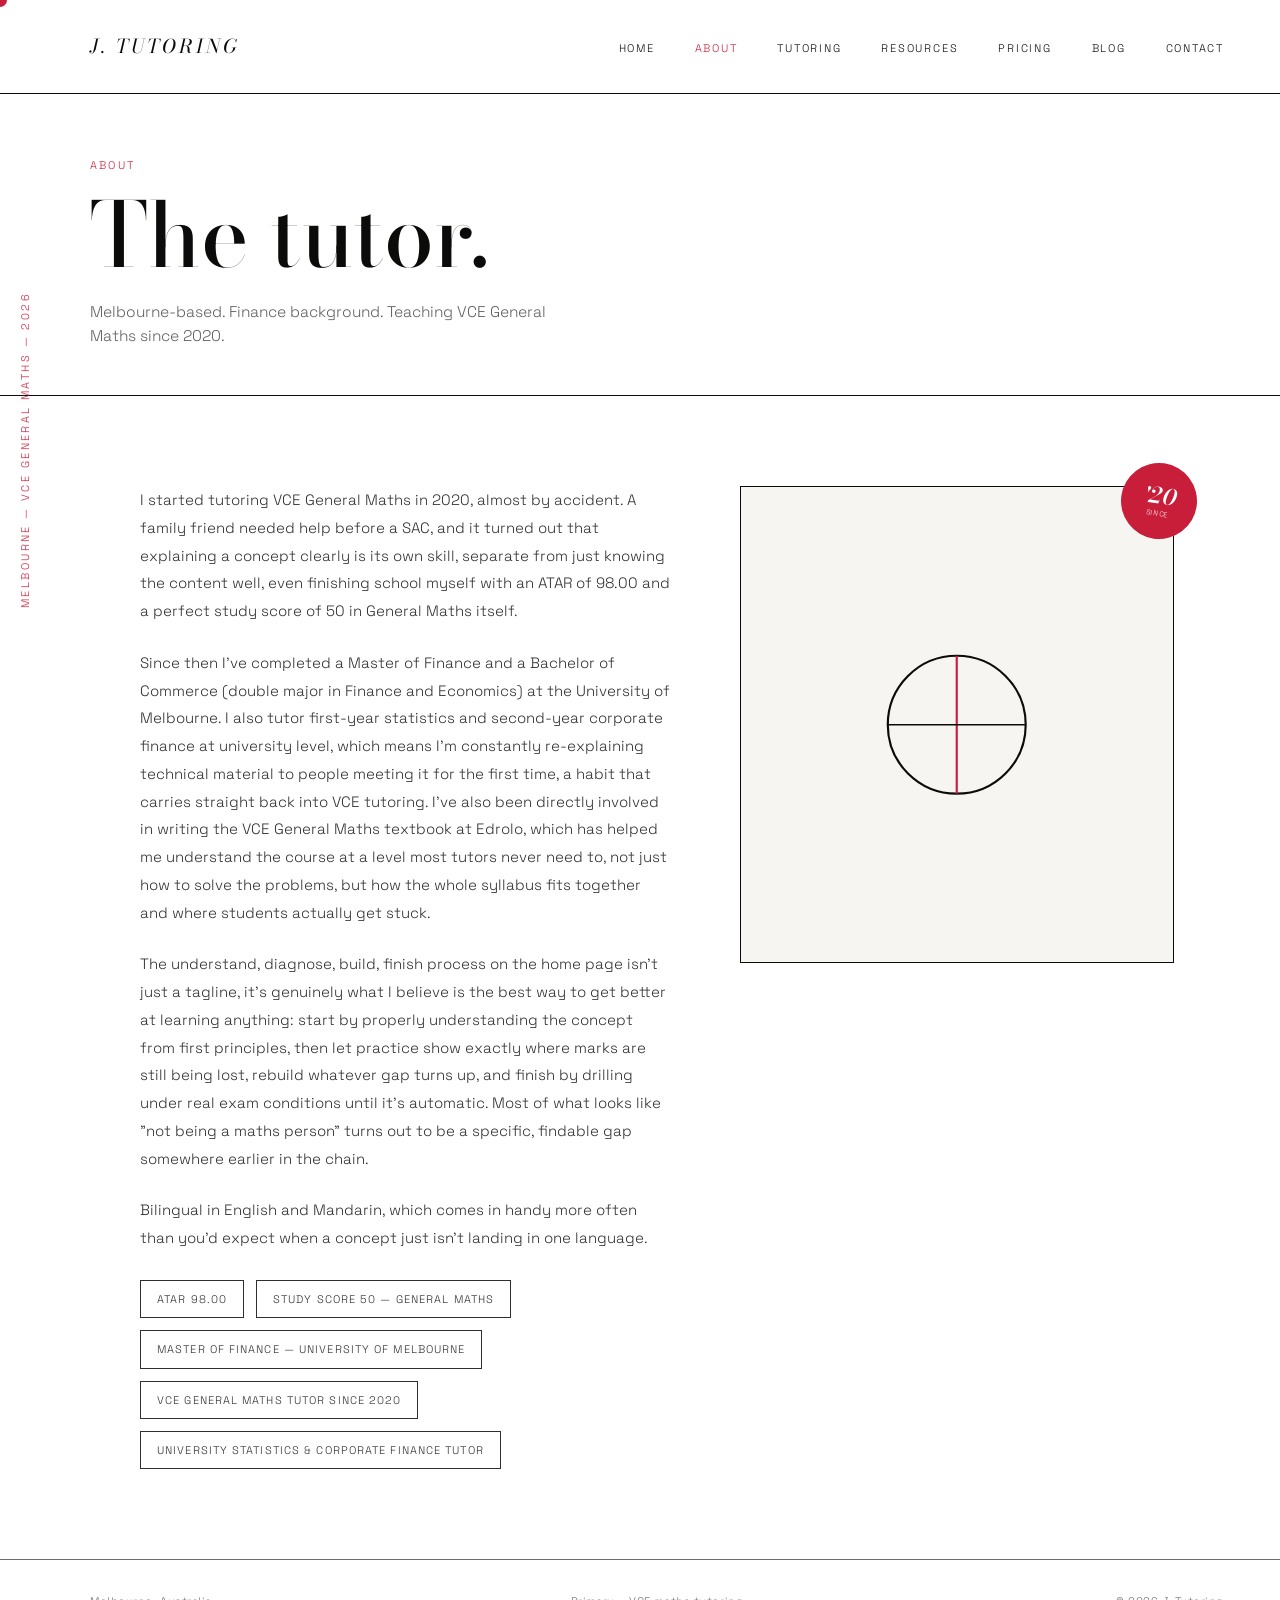
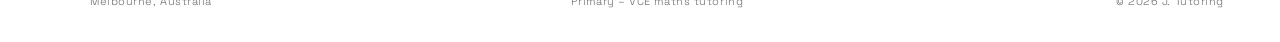
==== about.html @ 313ab627 "Add files via upload" ====
<!DOCTYPE html>
<html lang="en">
<head>
<meta charset="UTF-8">
<meta name="viewport" content="width=device-width, initial-scale=1.0">
<title>About — J. Tutoring</title>
<link rel="stylesheet" href="styles.css">
<style>
  .about-photo{flex:0 0 260px; aspect-ratio:1/1.1; align-self:start;}
</style>
</head>
<body>

<div class="cursor-dot" id="cursorDot"></div>
<div class="side-tag">Melbourne — VCE General Maths — 2026</div>

<nav>
  <a class="mark" href="index.html">J. Tutoring</a>
  <button class="nav-toggle" id="navToggle" aria-label="Menu"><span></span><span></span><span></span></button>
  <ul id="navList">
    <li><a href="index.html">Home</a></li>
    <li class="current"><a href="about.html">About</a></li>
    <li><a href="tutoring.html">Tutoring</a></li>
    <li><a href="resources.html">Resources</a></li>
    <li><a href="pricing.html">Pricing</a></li>
    <li><a href="blog.html">Blog</a></li>
    <li><a href="contact.html">Contact</a></li>
  </ul>
</nav>

<div class="page-header">
  <div class="eyebrow">About</div>
  <h1>The tutor.</h1>
  <p class="dek">Melbourne-based. Finance background. Teaching VCE General Maths since 2020.</p>
</div>

<div class="section reveal">
  <div class="two-col">
    <div class="copy" style="font-size:15px; line-height:1.85; opacity:0.85;">
      <p style="margin-bottom:24px;">I started tutoring VCE General Maths in 2020, almost by accident. A family friend needed help before a SAC, and it turned out that explaining a concept clearly is its own skill, separate from just knowing the content well, even finishing school myself with an ATAR of 98.00 and a perfect study score of 50 in General Maths itself.</p>
      <p style="margin-bottom:24px;">Since then I've completed a Master of Finance and a Bachelor of Commerce (double major in Finance and Economics) at the University of Melbourne. I also tutor first-year statistics and second-year corporate finance at university level, which means I'm constantly re-explaining technical material to people meeting it for the first time, a habit that carries straight back into VCE tutoring. I've also been directly involved in writing the VCE General Maths textbook at Edrolo, which has helped me understand the course at a level most tutors never need to, not just how to solve the problems, but how the whole syllabus fits together and where students actually get stuck.</p>
      <p style="margin-bottom:24px;">The understand, diagnose, build, finish process on the home page isn't just a tagline, it's genuinely what I believe is the best way to get better at learning anything: start by properly understanding the concept from first principles, then let practice show exactly where marks are still being lost, rebuild whatever gap turns up, and finish by drilling under real exam conditions until it's automatic. Most of what looks like "not being a maths person" turns out to be a specific, findable gap somewhere earlier in the chain.</p>
      <p>Bilingual in English and Mandarin, which comes in handy more often than you'd expect when a concept just isn't landing in one language.</p>
      <div class="tag-list">
        <span>ATAR 98.00</span>
        <span>Study Score 50 — General Maths</span>
        <span>Master of Finance — University of Melbourne</span>
        <span>VCE General Maths tutor since 2020</span>
        <span>University statistics &amp; corporate finance tutor</span>
      </div>
    </div>
    <div class="framed-box about-photo">
      <svg width="55%" viewBox="0 0 100 100">
        <circle cx="50" cy="50" r="32" stroke="#0B0B0A" stroke-width="1" fill="none"/>
        <line x1="50" y1="18" x2="50" y2="82" stroke="#C81E3A" stroke-width="1"/>
        <line x1="18" y1="50" x2="82" y2="50" stroke="#0B0B0A" stroke-width="0.75"/>
      </svg>
      <div class="badge"><div class="num">'20</div><div class="cap">since</div></div>
    </div>
  </div>
</div>

<footer>
  <span>Melbourne, Australia</span>
  <span>Primary – VCE maths tutoring</span>
  <span>© 2026 J. Tutoring</span>
</footer>

<script src="script.js"></script>
</body>
</html>
---- styles.css ----
@import url('https://fonts.googleapis.com/css2?family=Bodoni+Moda:ital,opsz,wght@0,6..96,400..900;1,6..96,400..900&family=Space+Grotesk:wght@300..600&display=swap');

:root{
  --white:#FFFFFF;
  --paper:#F7F5F1;
  --ink:#0B0B0A;
  --red:#C81E3A;
  --taupe:#A79F8E;
  --ease:cubic-bezier(0.16,1,0.3,1);
}
*{box-sizing:border-box; margin:0; padding:0;}
html{scroll-behavior:smooth;}
body{background:var(--white); color:var(--ink); font-family:'Space Grotesk', sans-serif; font-weight:300; overflow-x:hidden;}
a{color:inherit;}
.serif{font-family:'Bodoni Moda', serif;}
.accent{font-family:'Bodoni Moda', serif; font-style:italic; color:var(--red);}

/* cursor */
@media (pointer:fine){
  body{cursor:none;}
  .cursor-dot{
    position:fixed; top:0; left:0; width:14px; height:14px; border-radius:50%; background:var(--red);
    pointer-events:none; z-index:999; transform:translate(-50%,-50%); transition:transform 0.08s linear;
  }
}

/* side tag */
.side-tag{
  position:fixed; left:18px; top:50%; transform:translateY(-50%) rotate(180deg); writing-mode:vertical-rl;
  font-size:11px; letter-spacing:0.22em; text-transform:uppercase; color:var(--red); z-index:6;
}
@media (max-width:900px){.side-tag{display:none;}}

/* nav */
nav{
  display:flex; justify-content:space-between; align-items:center; padding:32px 56px 32px 90px;
  border-bottom:0.5px solid var(--ink); position:relative; z-index:20; background:var(--white);
}
nav .mark{font-family:'Bodoni Moda', serif; font-style:italic; font-size:19px; text-decoration:none;}
nav ul{list-style:none; display:flex; gap:40px;}
nav li{position:relative;}
nav a{color:var(--ink); text-decoration:none; font-size:11px; letter-spacing:0.16em; text-transform:uppercase;}
nav li:after{
  content:""; position:absolute; left:0; bottom:-4px; height:1px; width:100%; background:var(--ink);
  transform:scaleX(0); transform-origin:left; transition:transform 0.4s var(--ease);
}
nav li:hover:after{transform:scaleX(1);}
nav li.current a{color:var(--red);}
.nav-toggle{display:none; flex-direction:column; gap:5px; background:none; border:none; cursor:pointer; z-index:21;}
.nav-toggle span{width:22px; height:1px; background:var(--ink);}

@media (max-width:900px){
  nav{padding:26px 24px;}
  nav ul{
    position:fixed; inset:0; top:0; background:var(--white); flex-direction:column; justify-content:center;
    align-items:center; gap:34px; transform:translateY(-100%); transition:transform 0.4s var(--ease); z-index:19;
  }
  nav ul.open{transform:translateY(0);}
  nav ul a{font-size:14px;}
  .nav-toggle{display:flex;}
}

/* page header (inner pages) */
.page-header{padding:64px 56px 46px 90px; border-bottom:0.5px solid var(--ink);}
.page-header .eyebrow{font-size:11px; letter-spacing:0.2em; text-transform:uppercase; color:var(--red); margin-bottom:18px;}
.page-header h1{font-family:'Bodoni Moda', serif; font-weight:500; font-size:clamp(46px,7vw,96px); line-height:1;}
.page-header .dek{font-size:15.5px; opacity:0.65; max-width:480px; margin-top:20px; font-weight:300; line-height:1.6;}
@media (max-width:900px){.page-header{padding-left:24px; padding-right:24px;}}

/* buttons */
.cta{
  position:relative; overflow:hidden; display:inline-flex; align-items:center; gap:10px;
  width:fit-content; padding:16px 28px; border:1px solid var(--ink);
  color:var(--ink); text-decoration:none; font-size:11px; letter-spacing:0.16em; text-transform:uppercase; z-index:1;
  background:none; cursor:pointer; font-family:'Space Grotesk', sans-serif;
}
.cta:before{
  content:""; position:absolute; inset:0; background:var(--ink); transform:scaleX(0); transform-origin:left;
  transition:transform 0.45s var(--ease); z-index:-1;
}
.cta:hover{color:var(--white);}
.cta:hover:before{transform:scaleX(1);}
.cta:after{content:"→"; font-size:14px;}

/* ticker */
.ticker-wrap{
  border-top:0.5px solid var(--ink); border-bottom:0.5px solid var(--ink); overflow:hidden; padding:20px 0;
  white-space:nowrap; position:relative; z-index:2; background:var(--white);
}
.ticker{display:inline-block; font-family:'Bodoni Moda', serif; font-style:italic; font-size:26px; animation:scroll 24s linear infinite;}
.ticker span.hi{color:var(--red);}
@keyframes scroll{from{transform:translateX(0);} to{transform:translateX(-50%);}}

/* scroll reveal */
.reveal{opacity:0; transform:translateY(28px); transition:opacity 0.8s var(--ease), transform 0.8s var(--ease);}
.reveal.in{opacity:1; transform:translateY(0);}

/* fit / process cards (read, build, finish) */
.fit{max-width:1180px; margin:0 auto; padding:100px 56px 60px 90px; position:relative;}
.fit-heading{font-family:'Bodoni Moda', serif; font-style:italic; font-size:15px; color:var(--taupe); margin-bottom:44px;}
.fit-row{display:flex; gap:0; align-items:flex-start;}
.fit-card{flex:1; position:relative; padding:0 36px; overflow:hidden;}
.fit-card:first-child{padding-left:0;}
.fit-card.mid{margin-top:70px;}
.fit-card.low{margin-top:24px;}
.fit-card.tall{margin-top:40px;}
.fit-word{
  position:absolute; top:-20px; left:-10px; font-family:'Bodoni Moda', serif; font-weight:600; font-size:64px;
  color:transparent; -webkit-text-stroke:1px rgba(11,11,10,0.07); z-index:0; white-space:nowrap;
}
.fit-icon{width:46px; height:46px; margin-bottom:22px; position:relative; z-index:1; transition:transform 0.5s var(--ease);}
.fit-card:hover .fit-icon{transform:rotate(-6deg) scale(1.08);}
.fit-card .label{font-family:'Bodoni Moda', serif; font-style:italic; font-size:22px; margin-bottom:10px; position:relative; z-index:1;}
.fit-card p{font-size:13.5px; line-height:1.7; opacity:0.7; position:relative; z-index:1;}
@media (max-width:900px){
  .fit{padding-left:24px; padding-right:24px;}
  .fit-row{flex-direction:column;}
  .fit-card{padding:30px 0 !important; margin-top:0 !important; border-top:0.5px solid var(--ink);}
  .fit-card:first-child{border-top:none;}
}

/* pull quote */
.quote{position:relative; padding:120px 90px 120px 90px; max-width:1100px; margin:0 auto;}
.quote-mark{font-family:'Bodoni Moda', serif; font-size:220px; color:var(--red); opacity:0.16; position:absolute; top:20px; left:60px; line-height:1;}
.quote-body{position:relative; z-index:1; max-width:760px; margin-left:80px;}
.quote-body p{font-family:'Bodoni Moda', serif; font-style:italic; font-weight:500; font-size:clamp(24px,3.3vw,40px); line-height:1.35;}
.quote-body p span{color:var(--red);}
.quote-body .who{margin-top:26px; font-size:11px; letter-spacing:0.14em; text-transform:uppercase; color:var(--taupe); text-align:right;}
@media (max-width:900px){
  .quote{padding:70px 24px;}
  .quote-body{margin-left:0;}
  .quote-mark{left:10px; font-size:120px;}
}

/* framed box + corner badge (reused: hero cover photo, about portrait, etc.) */
.framed-box{
  position:relative; border:0.5px solid var(--ink); background:var(--paper);
  display:flex; align-items:center; justify-content:center; padding:20px;
}
.badge{
  position:absolute; top:-24px; right:-24px; width:76px; height:76px; border-radius:50%;
  background:var(--red); color:var(--white); display:flex; flex-direction:column; align-items:center; justify-content:center;
  transform:rotate(8deg); text-align:center;
}
.badge .num{font-family:'Bodoni Moda', serif; font-style:italic; font-weight:600; font-size:22px; line-height:1;}
.badge .cap{font-size:7px; letter-spacing:0.1em; text-transform:uppercase; margin-top:2px;}

/* simple content sections */
.section{max-width:1180px; margin:0 auto; padding:90px 56px 90px 90px;}
.section.tight{padding-top:50px;}
.section h2{font-family:'Bodoni Moda', serif; font-weight:500; font-size:clamp(28px,3.4vw,44px); line-height:1.15; max-width:640px;}
.section .lede{font-size:15.5px; line-height:1.7; opacity:0.7; max-width:560px; margin-top:22px;}
.rule{border-top:0.5px solid var(--ink); max-width:1180px; margin:0 auto;}
@media (max-width:900px){.section{padding-left:24px; padding-right:24px;}}

/* two column layout */
.two-col{display:grid; grid-template-columns:1.1fr 0.9fr; gap:70px; align-items:start;}
@media (max-width:900px){.two-col{grid-template-columns:1fr;}}

/* tag list */
.tag-list{display:flex; flex-wrap:wrap; gap:12px; margin-top:28px;}
.tag-list span{
  border:0.5px solid var(--ink); padding:8px 16px; font-size:11px; letter-spacing:0.1em; text-transform:uppercase;
}

/* price comparison table */
.price-table-wrap{max-width:1180px; margin:0 auto; padding:10px 56px 20px 90px; overflow-x:auto;}
.price-table{width:100%; border-collapse:collapse; min-width:520px;}
.price-table th{
  font-size:11px; letter-spacing:0.1em; text-transform:uppercase; font-weight:400; color:var(--taupe);
  text-align:center; padding:0 12px 16px; vertical-align:bottom;
}
.price-table th .soon{display:block; font-size:9px; opacity:0.8; margin-top:3px; text-transform:none; letter-spacing:0.02em;}
.price-table th:first-child{text-align:left; padding-left:0;}
.price-table td{padding:22px 12px; text-align:center; border-top:0.5px solid var(--ink);}
.price-table td.level{text-align:left; padding-left:0; font-size:14.5px;}
.price-table td.price{font-family:'Bodoni Moda', serif; font-style:italic; font-size:23px; color:var(--red);}
.price-table tbody tr:last-child td{border-bottom:0.5px solid var(--ink);}
.price-note{max-width:640px; padding:0 56px 90px 90px;}
@media (max-width:900px){
  .price-table-wrap{padding-left:24px; padding-right:24px;}
  .price-note{padding-left:24px; padding-right:24px;}
}

/* rate table (pricing) */
.rate-table{max-width:1180px; margin:0 auto; padding:6px 56px 6px 90px;}
.rate-row{display:grid; grid-template-columns:1fr auto; align-items:center; padding:22px 0; border-top:0.5px solid var(--ink); gap:20px;}
.rate-row:last-child{border-bottom:0.5px solid var(--ink);}
.rate-row .level{font-size:15px;}
.rate-row .price{font-family:'Bodoni Moda', serif; font-style:italic; font-size:24px; color:var(--red); white-space:nowrap;}
.rate-row .price sup{font-size:11px; font-family:'Space Grotesk', sans-serif; font-style:normal; opacity:0.55; color:var(--ink); margin-left:4px;}
@media (max-width:900px){.rate-table{padding-left:24px; padding-right:24px;}}

/* highlight box */
.highlight-box{
  max-width:1180px; margin:0 auto; padding:44px 56px 44px 90px;
  border-top:0.5px solid var(--ink); border-bottom:0.5px solid var(--ink);
}
.highlight-box h3{font-family:'Bodoni Moda', serif; font-style:italic; font-size:22px; margin-bottom:14px;}
.highlight-box p{font-size:14px; line-height:1.75; opacity:0.75; max-width:560px;}
@media (max-width:900px){.highlight-box{padding-left:24px; padding-right:24px;}}

/* feature list */
.feature-list{list-style:none; max-width:640px; margin-top:24px;}
.feature-list li{font-size:14px; line-height:1.8; opacity:0.8; padding-left:20px; position:relative; margin-bottom:10px;}
.feature-list li:before{content:"—"; position:absolute; left:0; color:var(--red);}

/* pricing */
.price-grid{display:grid; grid-template-columns:repeat(3,1fr); gap:0; max-width:1180px; margin:0 auto; padding:0 56px 100px 90px;}
.price-card{border-left:0.5px solid var(--ink); padding:50px 40px; position:relative;}
.price-card:first-child{border-left:none; padding-left:0;}
.price-card .plan{font-family:'Bodoni Moda', serif; font-style:italic; font-size:20px; margin-bottom:18px;}
.price-card .amount{font-family:'Bodoni Moda', serif; font-weight:500; font-size:44px; margin-bottom:6px;}
.price-card .amount sup{font-size:14px; font-family:'Space Grotesk', sans-serif; font-weight:400; opacity:0.6;}
.price-card .note{font-size:11px; letter-spacing:0.05em; opacity:0.55; margin-bottom:26px;}
.price-card ul{list-style:none; margin-bottom:30px;}
.price-card li{font-size:13.5px; line-height:2; opacity:0.75; padding-left:16px; position:relative;}
.price-card li:before{content:"—"; position:absolute; left:0; color:var(--red);}
.price-flag{
  position:absolute; top:0; right:0; background:var(--red); color:var(--white); font-size:10px;
  letter-spacing:0.1em; text-transform:uppercase; padding:6px 12px;
}
@media (max-width:900px){
  .price-grid{grid-template-columns:1fr; padding-left:24px; padding-right:24px;}
  .price-card{border-left:none; border-top:0.5px solid var(--ink); padding-left:0;}
  .price-card:first-child{border-top:none;}
}

/* placeholder callout */
.placeholder-note{
  max-width:1180px; margin:0 auto; padding:0 56px 40px 90px; font-size:12px; color:var(--red); opacity:0.85;
}
@media (max-width:900px){.placeholder-note{padding-left:24px; padding-right:24px;}}

/* blog skeleton */
.blog-grid{display:grid; grid-template-columns:repeat(3,1fr); gap:44px; max-width:1180px; margin:0 auto; padding:0 56px 100px 90px;}
.blog-card{border:0.5px solid var(--ink);}
.blog-card .thumb{aspect-ratio:4/3; background:var(--paper); border-bottom:0.5px solid var(--ink); display:flex; align-items:center; justify-content:center;}
.blog-card .thumb span{font-size:10px; letter-spacing:0.1em; text-transform:uppercase; color:var(--taupe);}
.blog-card .body{padding:24px;}
.blog-card .meta{font-size:10px; letter-spacing:0.1em; text-transform:uppercase; color:var(--taupe); margin-bottom:10px;}
.blog-card .title{font-family:'Bodoni Moda', serif; font-style:italic; font-size:19px; line-height:1.3;}
@media (max-width:900px){.blog-grid{grid-template-columns:1fr; padding-left:24px; padding-right:24px;}}

/* contact form */
.form-grid{display:grid; grid-template-columns:1.2fr 0.8fr; gap:80px; max-width:1180px; margin:0 auto; padding:60px 56px 110px 90px;}
.field{margin-bottom:30px;}
.field label{display:block; font-size:11px; letter-spacing:0.12em; text-transform:uppercase; color:var(--taupe); margin-bottom:10px;}
.field input, .field textarea{
  width:100%; border:none; border-bottom:0.5px solid var(--ink); background:none; padding:10px 0;
  font-family:'Space Grotesk', sans-serif; font-size:15px; color:var(--ink); font-weight:300;
}
.field input:focus, .field textarea:focus{outline:none; border-bottom-color:var(--red);}
.contact-info .item{margin-bottom:26px;}
.contact-info .item .k{font-size:11px; letter-spacing:0.12em; text-transform:uppercase; color:var(--taupe); margin-bottom:6px;}
.contact-info .item .v{font-family:'Bodoni Moda', serif; font-style:italic; font-size:19px;}
@media (max-width:900px){.form-grid{grid-template-columns:1fr; gap:50px; padding-left:24px; padding-right:24px;}}

/* resources */
.resource-grid{display:grid; grid-template-columns:repeat(3,1fr); gap:0; max-width:1180px; margin:0 auto; padding:0 56px 90px 90px;}
.resource-card{border-left:0.5px solid var(--ink); padding:40px 36px; position:relative;}
.resource-card:first-child{border-left:none; padding-left:0;}
.resource-card .type{font-size:10px; letter-spacing:0.14em; text-transform:uppercase; color:var(--red); margin-bottom:14px;}
.resource-card h3{font-family:'Bodoni Moda', serif; font-style:italic; font-size:19px; margin-bottom:12px; line-height:1.3;}
.resource-card p{font-size:13px; line-height:1.7; opacity:0.7; margin-bottom:22px;}
.resource-card a.dl{
  font-size:11px; letter-spacing:0.12em; text-transform:uppercase; border-bottom:1px solid var(--ink);
  padding-bottom:4px; text-decoration:none; color:var(--ink); display:inline-flex; align-items:center; gap:8px;
}
.resource-card .dl-soon{
  font-size:11px; letter-spacing:0.12em; text-transform:uppercase; color:var(--taupe);
}
@media (max-width:900px){
  .resource-grid{grid-template-columns:1fr; padding-left:24px; padding-right:24px;}
  .resource-card{border-left:none; border-top:0.5px solid var(--ink); padding-left:0;}
  .resource-card:first-child{border-top:none;}
}

/* footer */
footer{
  border-top:0.5px solid var(--ink); padding:34px 56px 34px 90px; font-size:11px; letter-spacing:0.05em; opacity:0.6;
  display:grid; grid-template-columns:1fr auto 1fr; align-items:center; gap:10px;
}
footer span:nth-child(2){text-align:center;}
footer span:last-child{text-align:right;}
@media (max-width:900px){
  footer{padding-left:24px; padding-right:24px; grid-template-columns:1fr; text-align:center; gap:6px;}
  footer span{text-align:center !important;}
}
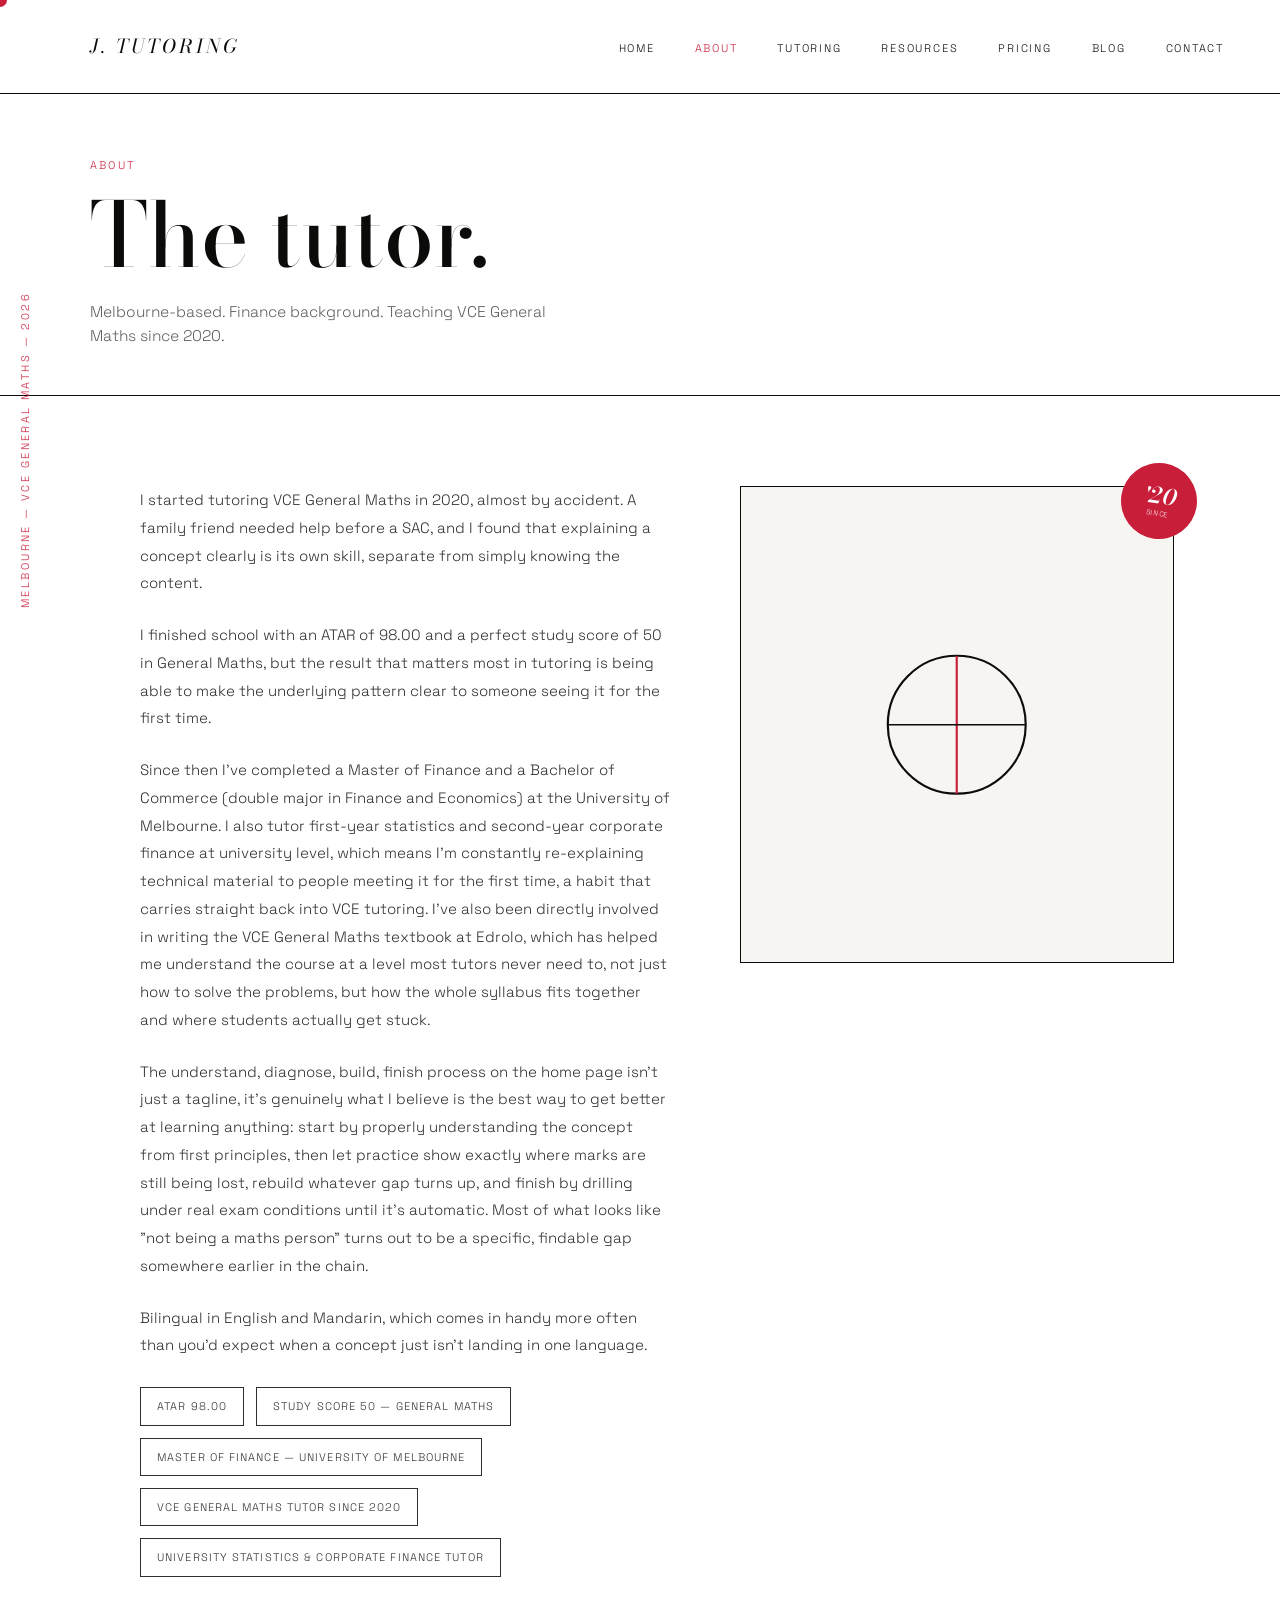
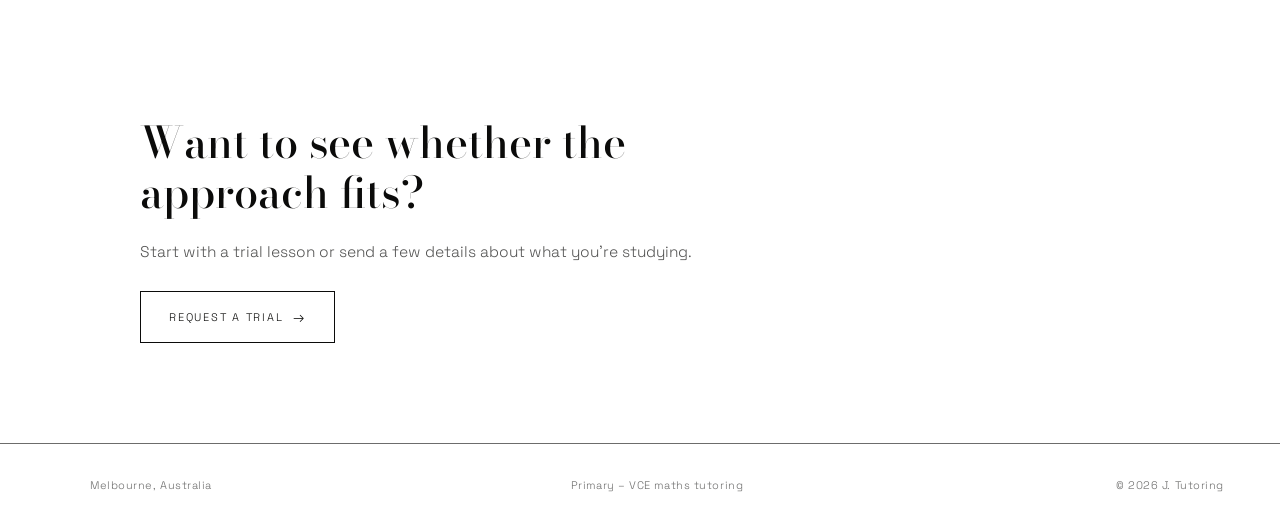
==== commit 1ab6d4d8: "feat: improve tutoring site clarity and accessibility" ====
--- a/about.html
+++ b/about.html
@@ -4,6 +4,17 @@
 <meta charset="UTF-8">
 <meta name="viewport" content="width=device-width, initial-scale=1.0">
 <title>About — J. Tutoring</title>
+<meta name="description" content="Meet the Melbourne VCE General Maths tutor behind J. Tutoring: study score 50, ATAR 98.00, finance background, and tutoring since 2020.">
+<link rel="canonical" href="https://justingenmaths.com/about.html">
+<meta name="theme-color" content="#0B0B0A">
+<meta property="og:type" content="website">
+<meta property="og:title" content="About — J. Tutoring">
+<meta property="og:description" content="Meet the Melbourne VCE General Maths tutor behind J. Tutoring.">
+<meta property="og:url" content="https://justingenmaths.com/about.html">
+<link rel="preconnect" href="https://fonts.googleapis.com">
+<link rel="preconnect" href="https://fonts.gstatic.com" crossorigin>
+<link rel="stylesheet" href="https://fonts.googleapis.com/css2?family=Bodoni+Moda:ital,opsz,wght@0,6..96,400..900;1,6..96,400..900&family=Space+Grotesk:wght@300..600&display=swap">
+<link rel="icon" href="favicon.svg" type="image/svg+xml">
 <link rel="stylesheet" href="styles.css">
 <style>
   .about-photo{flex:0 0 260px; aspect-ratio:1/1.1; align-self:start;}
@@ -11,15 +22,16 @@
 </head>
 <body>
 
-<div class="cursor-dot" id="cursorDot"></div>
-<div class="side-tag">Melbourne — VCE General Maths — 2026</div>
+<a class="skip-link" href="#main-content">Skip to content</a>
+<div class="cursor-dot" id="cursorDot" aria-hidden="true"></div>
+<div class="side-tag" aria-hidden="true">Melbourne — VCE General Maths — 2026</div>
 
-<nav>
+<nav aria-label="Primary navigation">
   <a class="mark" href="index.html">J. Tutoring</a>
-  <button class="nav-toggle" id="navToggle" aria-label="Menu"><span></span><span></span><span></span></button>
+  <button class="nav-toggle" id="navToggle" aria-label="Open menu" aria-controls="navList" aria-expanded="false"><span></span><span></span><span></span></button>
   <ul id="navList">
     <li><a href="index.html">Home</a></li>
-    <li class="current"><a href="about.html">About</a></li>
+    <li class="current"><a href="about.html" aria-current="page">About</a></li>
     <li><a href="tutoring.html">Tutoring</a></li>
     <li><a href="resources.html">Resources</a></li>
     <li><a href="pricing.html">Pricing</a></li>
@@ -28,6 +40,7 @@
   </ul>
 </nav>
 
+<main id="main-content">
 <div class="page-header">
   <div class="eyebrow">About</div>
   <h1>The tutor.</h1>
@@ -37,7 +50,8 @@
 <div class="section reveal">
   <div class="two-col">
     <div class="copy" style="font-size:15px; line-height:1.85; opacity:0.85;">
-      <p style="margin-bottom:24px;">I started tutoring VCE General Maths in 2020, almost by accident. A family friend needed help before a SAC, and it turned out that explaining a concept clearly is its own skill, separate from just knowing the content well, even finishing school myself with an ATAR of 98.00 and a perfect study score of 50 in General Maths itself.</p>
+      <p style="margin-bottom:24px;">I started tutoring VCE General Maths in 2020, almost by accident. A family friend needed help before a SAC, and I found that explaining a concept clearly is its own skill, separate from simply knowing the content.</p>
+      <p style="margin-bottom:24px;">I finished school with an ATAR of 98.00 and a perfect study score of 50 in General Maths, but the result that matters most in tutoring is being able to make the underlying pattern clear to someone seeing it for the first time.</p>
       <p style="margin-bottom:24px;">Since then I've completed a Master of Finance and a Bachelor of Commerce (double major in Finance and Economics) at the University of Melbourne. I also tutor first-year statistics and second-year corporate finance at university level, which means I'm constantly re-explaining technical material to people meeting it for the first time, a habit that carries straight back into VCE tutoring. I've also been directly involved in writing the VCE General Maths textbook at Edrolo, which has helped me understand the course at a level most tutors never need to, not just how to solve the problems, but how the whole syllabus fits together and where students actually get stuck.</p>
       <p style="margin-bottom:24px;">The understand, diagnose, build, finish process on the home page isn't just a tagline, it's genuinely what I believe is the best way to get better at learning anything: start by properly understanding the concept from first principles, then let practice show exactly where marks are still being lost, rebuild whatever gap turns up, and finish by drilling under real exam conditions until it's automatic. Most of what looks like "not being a maths person" turns out to be a specific, findable gap somewhere earlier in the chain.</p>
       <p>Bilingual in English and Mandarin, which comes in handy more often than you'd expect when a concept just isn't landing in one language.</p>
@@ -50,7 +64,7 @@
       </div>
     </div>
     <div class="framed-box about-photo">
-      <svg width="55%" viewBox="0 0 100 100">
+      <svg width="55%" viewBox="0 0 100 100" role="img" aria-label="Abstract mathematical diagram representing the tutor's teaching approach">
         <circle cx="50" cy="50" r="32" stroke="#0B0B0A" stroke-width="1" fill="none"/>
         <line x1="50" y1="18" x2="50" y2="82" stroke="#C81E3A" stroke-width="1"/>
         <line x1="18" y1="50" x2="82" y2="50" stroke="#0B0B0A" stroke-width="0.75"/>
@@ -58,6 +72,13 @@
       <div class="badge"><div class="num">'20</div><div class="cap">since</div></div>
     </div>
   </div>
+</div>
+</main>
+
+<div class="section tight about-cta">
+  <h2>Want to see whether the approach fits?</h2>
+  <p class="lede">Start with a trial lesson or send a few details about what you're studying.</p>
+  <a class="cta" href="contact.html" style="margin-top:26px;">Request a trial</a>
 </div>
 
 <footer>
--- a/styles.css
+++ b/styles.css
@@ -1,5 +1,3 @@
-@import url('https://fonts.googleapis.com/css2?family=Bodoni+Moda:ital,opsz,wght@0,6..96,400..900;1,6..96,400..900&family=Space+Grotesk:wght@300..600&display=swap');
-
 :root{
   --white:#FFFFFF;
   --paper:#F7F5F1;
@@ -12,6 +10,9 @@
 html{scroll-behavior:smooth;}
 body{background:var(--white); color:var(--ink); font-family:'Space Grotesk', sans-serif; font-weight:300; overflow-x:hidden;}
 a{color:inherit;}
+main{display:block;}
+.skip-link{position:absolute; left:16px; top:-100px; z-index:1000; padding:10px 14px; background:var(--ink); color:var(--white);}
+.skip-link:focus{top:16px;}
 .serif{font-family:'Bodoni Moda', serif;}
 .accent{font-family:'Bodoni Moda', serif; font-style:italic; color:var(--red);}
 
@@ -81,6 +82,8 @@
 .cta:hover{color:var(--white);}
 .cta:hover:before{transform:scaleX(1);}
 .cta:after{content:"→"; font-size:14px;}
+.cta:focus-visible, a:focus-visible, button:focus-visible, input:focus-visible, textarea:focus-visible{outline:2px solid var(--red); outline-offset:4px;}
+.cta:disabled{opacity:0.55; cursor:wait;}
 
 /* ticker */
 .ticker-wrap{
@@ -144,6 +147,7 @@
 }
 .badge .num{font-family:'Bodoni Moda', serif; font-style:italic; font-weight:600; font-size:22px; line-height:1;}
 .badge .cap{font-size:7px; letter-spacing:0.1em; text-transform:uppercase; margin-top:2px;}
+.offer-note{font-size:13px; line-height:1.6; margin-top:16px; color:var(--ink);}
 
 /* simple content sections */
 .section{max-width:1180px; margin:0 auto; padding:90px 56px 90px 90px;}
@@ -233,7 +237,7 @@
 @media (max-width:900px){.placeholder-note{padding-left:24px; padding-right:24px;}}
 
 /* blog skeleton */
-.blog-grid{display:grid; grid-template-columns:repeat(3,1fr); gap:44px; max-width:1180px; margin:0 auto; padding:0 56px 100px 90px;}
+.blog-grid{display:grid; grid-template-columns:repeat(3,1fr); gap:44px; max-width:1180px; margin:0 auto; padding:60px 56px 100px 90px;}
 .blog-card{border:0.5px solid var(--ink);}
 .blog-card .thumb{aspect-ratio:4/3; background:var(--paper); border-bottom:0.5px solid var(--ink); display:flex; align-items:center; justify-content:center;}
 .blog-card .thumb span{font-size:10px; letter-spacing:0.1em; text-transform:uppercase; color:var(--taupe);}
@@ -241,6 +245,13 @@
 .blog-card .meta{font-size:10px; letter-spacing:0.1em; text-transform:uppercase; color:var(--taupe); margin-bottom:10px;}
 .blog-card .title{font-family:'Bodoni Moda', serif; font-style:italic; font-size:19px; line-height:1.3;}
 @media (max-width:900px){.blog-grid{grid-template-columns:1fr; padding-left:24px; padding-right:24px;}}
+.blog-coming-soon{max-width:760px; margin:0 auto; padding:110px 56px 150px 90px; text-align:center;}
+.blog-coming-soon__label{font-size:11px; letter-spacing:0.18em; text-transform:uppercase; color:var(--red); margin-bottom:18px;}
+.blog-coming-soon h2{font-family:'Bodoni Moda', serif; font-weight:500; font-size:clamp(30px,4vw,52px); line-height:1.15;}
+.blog-coming-soon>p:not(.blog-coming-soon__label){font-size:15px; line-height:1.75; opacity:0.7; max-width:560px; margin:22px auto 0;}
+.blog-coming-soon__actions{display:flex; justify-content:center; align-items:center; gap:28px; flex-wrap:wrap; margin-top:32px;}
+.text-link{font-size:11px; letter-spacing:0.12em; text-transform:uppercase; text-decoration:none; border-bottom:1px solid var(--ink); padding-bottom:4px;}
+.about-cta{padding-top:20px; padding-bottom:100px;}
 
 /* contact form */
 .form-grid{display:grid; grid-template-columns:1.2fr 0.8fr; gap:80px; max-width:1180px; margin:0 auto; padding:60px 56px 110px 90px;}
@@ -251,6 +262,11 @@
   font-family:'Space Grotesk', sans-serif; font-size:15px; color:var(--ink); font-weight:300;
 }
 .field input:focus, .field textarea:focus{outline:none; border-bottom-color:var(--red);}
+.field input[aria-invalid="true"], .field textarea[aria-invalid="true"]{border-bottom-color:var(--red);}
+.form-message{font-size:13px; margin-top:16px; line-height:1.6;}
+.form-message--error{color:var(--red);}
+.form-success{outline:none;}
+.form-honeypot{position:absolute !important; left:-10000px !important; width:1px !important; height:1px !important; overflow:hidden !important;}
 .contact-info .item{margin-bottom:26px;}
 .contact-info .item .k{font-size:11px; letter-spacing:0.12em; text-transform:uppercase; color:var(--taupe); margin-bottom:6px;}
 .contact-info .item .v{font-family:'Bodoni Moda', serif; font-style:italic; font-size:19px;}
@@ -286,4 +302,12 @@
 @media (max-width:900px){
   footer{padding-left:24px; padding-right:24px; grid-template-columns:1fr; text-align:center; gap:6px;}
   footer span{text-align:center !important;}
-}
+  .blog-coming-soon{padding:80px 24px 110px;}
+}
+
+@media (prefers-reduced-motion:reduce){
+  html{scroll-behavior:auto;}
+  *, *::before, *::after{animation-duration:0.01ms !important; animation-iteration-count:1 !important; transition-duration:0.01ms !important;}
+  .ticker{animation:none;}
+  .reveal{opacity:1; transform:none;}
+}
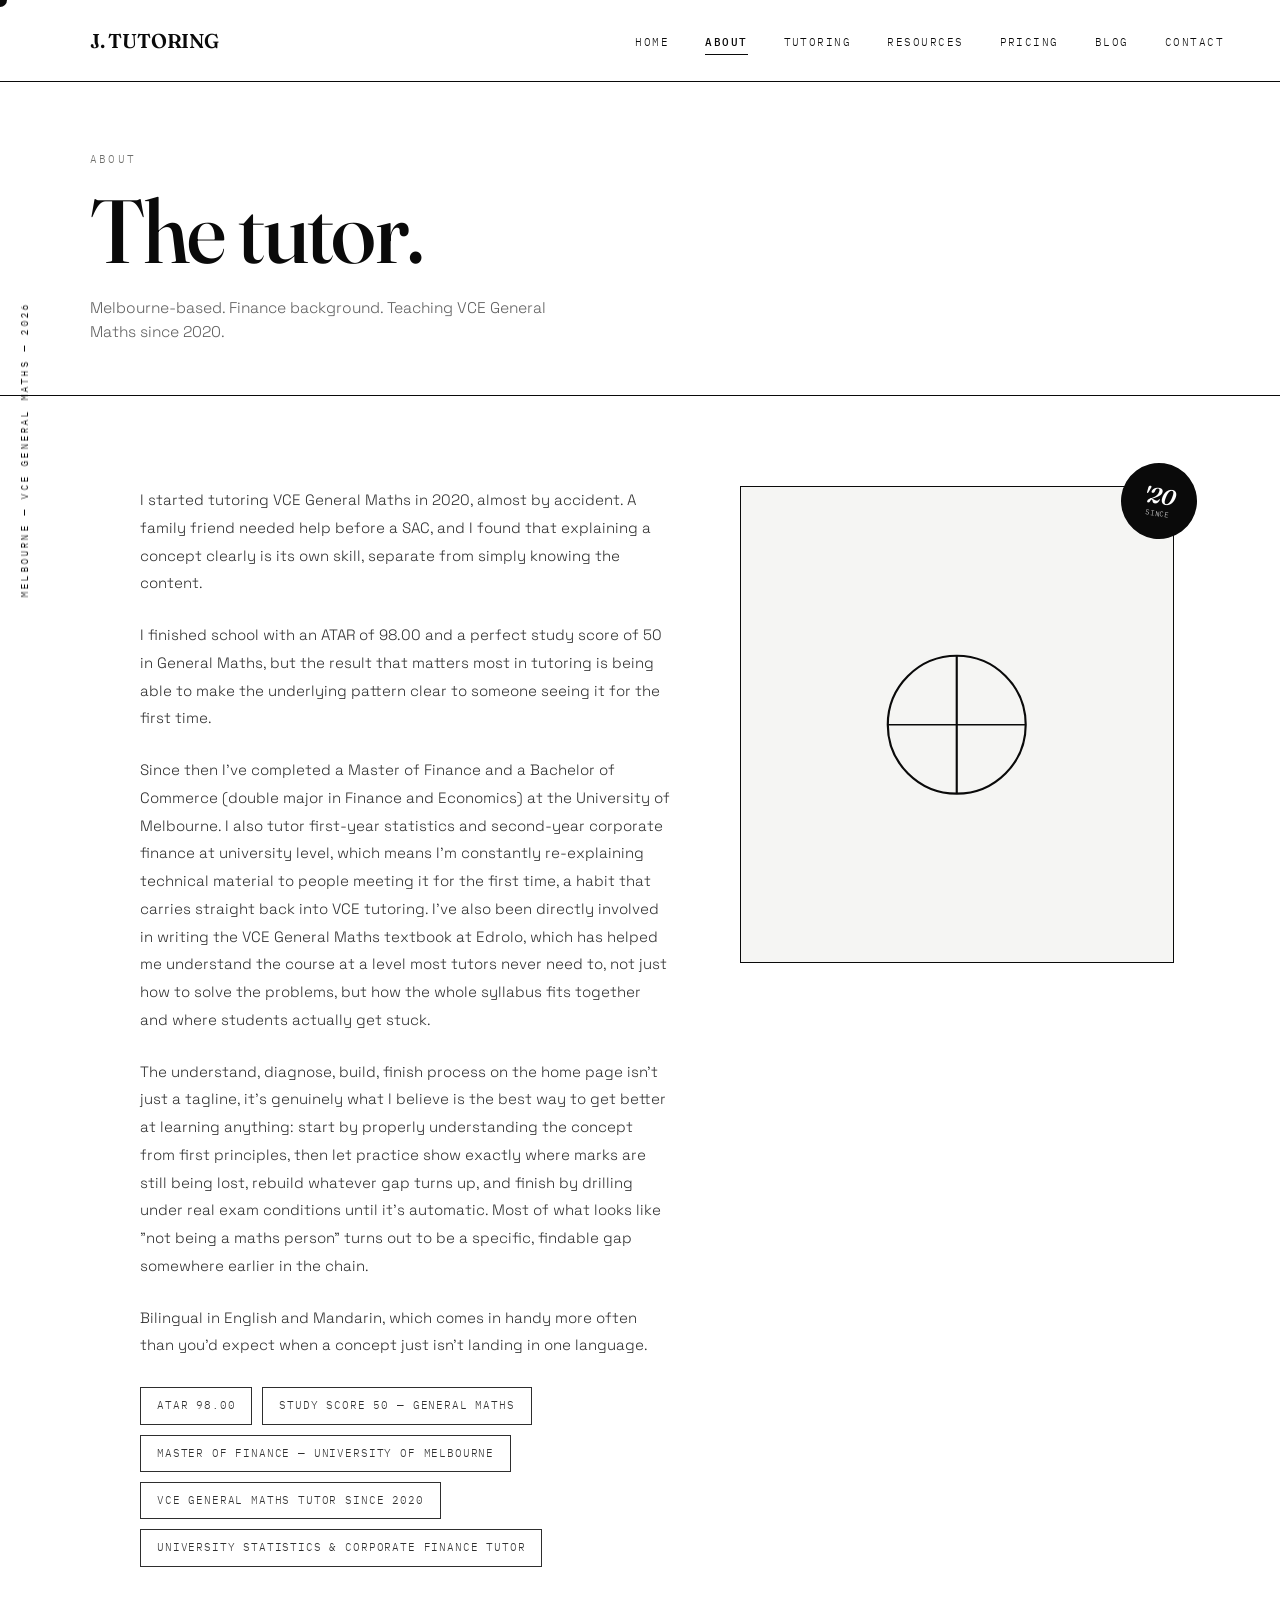
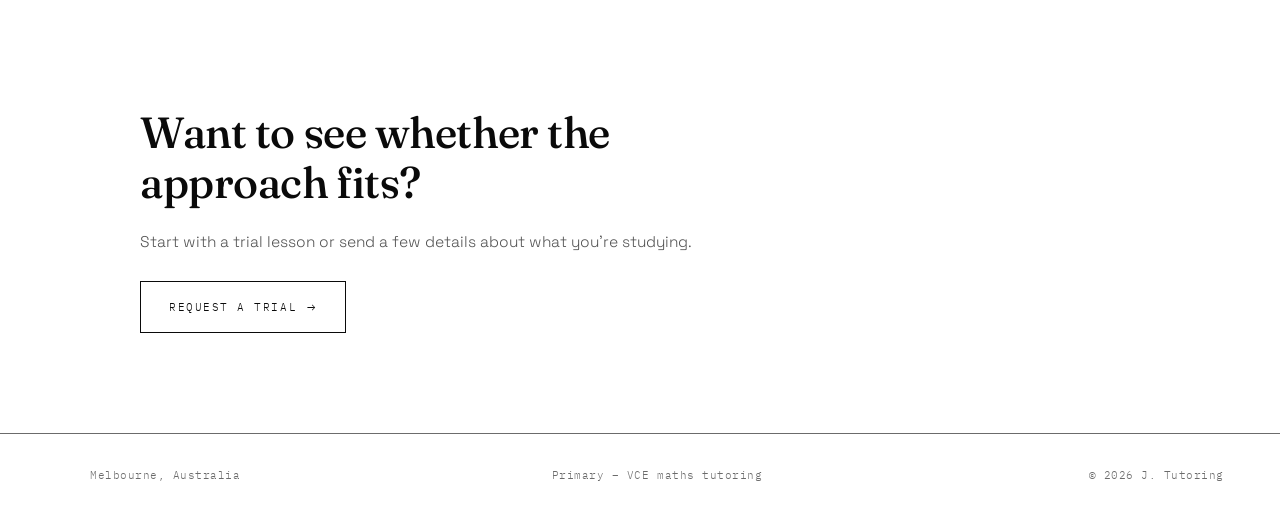
==== commit ef73ef10: "feat: redesign site in black and white, Hermes-inspired - Replace Bodoni Moda/Space Grotesk with Fra" ====
--- a/about.html
+++ b/about.html
@@ -6,14 +6,14 @@
 <title>About — J. Tutoring</title>
 <meta name="description" content="Meet the Melbourne VCE General Maths tutor behind J. Tutoring: study score 50, ATAR 98.00, finance background, and tutoring since 2020.">
 <link rel="canonical" href="https://justingenmaths.com/about.html">
-<meta name="theme-color" content="#0B0B0A">
+<meta name="theme-color" content="#0A0A0A">
 <meta property="og:type" content="website">
 <meta property="og:title" content="About — J. Tutoring">
 <meta property="og:description" content="Meet the Melbourne VCE General Maths tutor behind J. Tutoring.">
 <meta property="og:url" content="https://justingenmaths.com/about.html">
 <link rel="preconnect" href="https://fonts.googleapis.com">
 <link rel="preconnect" href="https://fonts.gstatic.com" crossorigin>
-<link rel="stylesheet" href="https://fonts.googleapis.com/css2?family=Bodoni+Moda:ital,opsz,wght@0,6..96,400..900;1,6..96,400..900&family=Space+Grotesk:wght@300..600&display=swap">
+<link rel="stylesheet" href="https://fonts.googleapis.com/css2?family=Fraunces:ital,opsz,wght@0,9..144,400..700;1,9..144,400..700&family=IBM+Plex+Mono:wght@400;500&family=Space+Grotesk:wght@300..600&display=swap">
 <link rel="icon" href="favicon.svg" type="image/svg+xml">
 <link rel="stylesheet" href="styles.css">
 <style>
@@ -65,9 +65,9 @@
     </div>
     <div class="framed-box about-photo">
       <svg width="55%" viewBox="0 0 100 100" role="img" aria-label="Abstract mathematical diagram representing the tutor's teaching approach">
-        <circle cx="50" cy="50" r="32" stroke="#0B0B0A" stroke-width="1" fill="none"/>
-        <line x1="50" y1="18" x2="50" y2="82" stroke="#C81E3A" stroke-width="1"/>
-        <line x1="18" y1="50" x2="82" y2="50" stroke="#0B0B0A" stroke-width="0.75"/>
+        <circle cx="50" cy="50" r="32" stroke="#0A0A0A" stroke-width="1" fill="none"/>
+        <line x1="50" y1="18" x2="50" y2="82" stroke="#0A0A0A" stroke-width="1"/>
+        <line x1="18" y1="50" x2="82" y2="50" stroke="#0A0A0A" stroke-width="0.75"/>
       </svg>
       <div class="badge"><div class="num">'20</div><div class="cap">since</div></div>
     </div>
--- a/styles.css
+++ b/styles.css
@@ -1,26 +1,40 @@
+/* ============================================================
+   J. Tutoring — black & white editorial redesign
+   Inspired by: hermes-agent.nousresearch.com (clean, mono labels,
+   numbered features, sharp corners, generous whitespace)
+   Fonts: Fraunces (display serif) · Space Grotesk (body) · IBM Plex Mono (labels)
+   ============================================================ */
+
 :root{
   --white:#FFFFFF;
-  --paper:#F7F5F1;
-  --ink:#0B0B0A;
-  --red:#C81E3A;
-  --taupe:#A79F8E;
+  --paper:#F5F5F3;
+  --ink:#0A0A0A;
+  --muted:#6E6E6B;         /* AA-compliant gray on white (~5.5:1) */
+  --line:#0A0A0A;
   --ease:cubic-bezier(0.16,1,0.3,1);
-}
+  --serif:'Fraunces', Georgia, serif;
+  --sans:'Space Grotesk', system-ui, sans-serif;
+  --mono:'IBM Plex Mono', ui-monospace, monospace;
+}
+
 *{box-sizing:border-box; margin:0; padding:0;}
 html{scroll-behavior:smooth;}
-body{background:var(--white); color:var(--ink); font-family:'Space Grotesk', sans-serif; font-weight:300; overflow-x:hidden;}
+body{background:var(--white); color:var(--ink); font-family:var(--sans); font-weight:300; overflow-x:hidden; -webkit-font-smoothing:antialiased;}
 a{color:inherit;}
 main{display:block;}
-.skip-link{position:absolute; left:16px; top:-100px; z-index:1000; padding:10px 14px; background:var(--ink); color:var(--white);}
+
+/* skip link */
+.skip-link{position:absolute; left:16px; top:-100px; z-index:1000; padding:12px 16px; background:var(--ink); color:var(--white); font-size:12px;}
 .skip-link:focus{top:16px;}
-.serif{font-family:'Bodoni Moda', serif;}
-.accent{font-family:'Bodoni Moda', serif; font-style:italic; color:var(--red);}
-
-/* cursor */
+
+/* mono microcopy */
+.mono{font-family:var(--mono); font-size:11px; letter-spacing:0.14em; text-transform:uppercase;}
+
+/* custom cursor (fine pointers only) */
 @media (pointer:fine){
   body{cursor:none;}
   .cursor-dot{
-    position:fixed; top:0; left:0; width:14px; height:14px; border-radius:50%; background:var(--red);
+    position:fixed; top:0; left:0; width:14px; height:14px; border-radius:50%; background:var(--ink);
     pointer-events:none; z-index:999; transform:translate(-50%,-50%); transition:transform 0.08s linear;
   }
 }
@@ -28,52 +42,53 @@
 /* side tag */
 .side-tag{
   position:fixed; left:18px; top:50%; transform:translateY(-50%) rotate(180deg); writing-mode:vertical-rl;
-  font-size:11px; letter-spacing:0.22em; text-transform:uppercase; color:var(--red); z-index:6;
+  font-family:var(--mono); font-size:10px; letter-spacing:0.22em; text-transform:uppercase; color:var(--ink); z-index:6;
 }
 @media (max-width:900px){.side-tag{display:none;}}
 
-/* nav */
+/* ============ nav ============ */
 nav{
-  display:flex; justify-content:space-between; align-items:center; padding:32px 56px 32px 90px;
-  border-bottom:0.5px solid var(--ink); position:relative; z-index:20; background:var(--white);
-}
-nav .mark{font-family:'Bodoni Moda', serif; font-style:italic; font-size:19px; text-decoration:none;}
-nav ul{list-style:none; display:flex; gap:40px;}
+  display:flex; justify-content:space-between; align-items:center; padding:28px 56px 28px 90px;
+  border-bottom:1px solid var(--line); position:relative; z-index:20; background:var(--white);
+}
+nav .mark{font-family:var(--serif); font-weight:600; font-size:20px; text-decoration:none; letter-spacing:-0.01em;}
+nav ul{list-style:none; display:flex; gap:36px;}
 nav li{position:relative;}
-nav a{color:var(--ink); text-decoration:none; font-size:11px; letter-spacing:0.16em; text-transform:uppercase;}
+nav a{color:var(--ink); text-decoration:none; font-family:var(--mono); font-size:10.5px; letter-spacing:0.14em; text-transform:uppercase;}
 nav li:after{
   content:""; position:absolute; left:0; bottom:-4px; height:1px; width:100%; background:var(--ink);
   transform:scaleX(0); transform-origin:left; transition:transform 0.4s var(--ease);
 }
 nav li:hover:after{transform:scaleX(1);}
-nav li.current a{color:var(--red);}
+nav li.current a{font-weight:500;}
+nav li.current:after{transform:scaleX(1);}
 .nav-toggle{display:none; flex-direction:column; gap:5px; background:none; border:none; cursor:pointer; z-index:21;}
 .nav-toggle span{width:22px; height:1px; background:var(--ink);}
 
 @media (max-width:900px){
-  nav{padding:26px 24px;}
+  nav{padding:22px 24px;}
   nav ul{
     position:fixed; inset:0; top:0; background:var(--white); flex-direction:column; justify-content:center;
     align-items:center; gap:34px; transform:translateY(-100%); transition:transform 0.4s var(--ease); z-index:19;
   }
   nav ul.open{transform:translateY(0);}
-  nav ul a{font-size:14px;}
+  nav ul a{font-size:13px;}
   .nav-toggle{display:flex;}
 }
 
-/* page header (inner pages) */
-.page-header{padding:64px 56px 46px 90px; border-bottom:0.5px solid var(--ink);}
-.page-header .eyebrow{font-size:11px; letter-spacing:0.2em; text-transform:uppercase; color:var(--red); margin-bottom:18px;}
-.page-header h1{font-family:'Bodoni Moda', serif; font-weight:500; font-size:clamp(46px,7vw,96px); line-height:1;}
+/* ============ page header (inner pages) ============ */
+.page-header{padding:70px 56px 50px 90px; border-bottom:1px solid var(--line);}
+.page-header .eyebrow{font-family:var(--mono); font-size:11px; letter-spacing:0.2em; text-transform:uppercase; color:var(--muted); margin-bottom:20px;}
+.page-header h1{font-family:var(--serif); font-weight:500; font-size:clamp(46px,7vw,96px); line-height:1; letter-spacing:-0.02em;}
 .page-header .dek{font-size:15.5px; opacity:0.65; max-width:480px; margin-top:20px; font-weight:300; line-height:1.6;}
 @media (max-width:900px){.page-header{padding-left:24px; padding-right:24px;}}
 
-/* buttons */
+/* ============ buttons ============ */
 .cta{
   position:relative; overflow:hidden; display:inline-flex; align-items:center; gap:10px;
   width:fit-content; padding:16px 28px; border:1px solid var(--ink);
-  color:var(--ink); text-decoration:none; font-size:11px; letter-spacing:0.16em; text-transform:uppercase; z-index:1;
-  background:none; cursor:pointer; font-family:'Space Grotesk', sans-serif;
+  color:var(--ink); text-decoration:none; font-family:var(--mono); font-size:11px; letter-spacing:0.14em; text-transform:uppercase; z-index:1;
+  background:none; cursor:pointer; border-radius:0;
 }
 .cta:before{
   content:""; position:absolute; inset:0; background:var(--ink); transform:scaleX(0); transform-origin:left;
@@ -82,219 +97,233 @@
 .cta:hover{color:var(--white);}
 .cta:hover:before{transform:scaleX(1);}
 .cta:after{content:"→"; font-size:14px;}
-.cta:focus-visible, a:focus-visible, button:focus-visible, input:focus-visible, textarea:focus-visible{outline:2px solid var(--red); outline-offset:4px;}
+.cta:focus-visible, a:focus-visible, button:focus-visible, input:focus-visible, textarea:focus-visible{outline:2px solid var(--ink); outline-offset:4px;}
 .cta:disabled{opacity:0.55; cursor:wait;}
 
-/* ticker */
+/* ============ ticker ============ */
 .ticker-wrap{
-  border-top:0.5px solid var(--ink); border-bottom:0.5px solid var(--ink); overflow:hidden; padding:20px 0;
+  border-top:1px solid var(--line); border-bottom:1px solid var(--line); overflow:hidden; padding:18px 0;
   white-space:nowrap; position:relative; z-index:2; background:var(--white);
 }
-.ticker{display:inline-block; font-family:'Bodoni Moda', serif; font-style:italic; font-size:26px; animation:scroll 24s linear infinite;}
-.ticker span.hi{color:var(--red);}
+.ticker{display:inline-block; font-family:var(--mono); font-size:13px; letter-spacing:0.18em; animation:scroll 24s linear infinite;}
+.ticker span.hi{font-weight:500; text-decoration:underline; text-underline-offset:6px;}
 @keyframes scroll{from{transform:translateX(0);} to{transform:translateX(-50%);}}
 
-/* scroll reveal */
-.reveal{opacity:0; transform:translateY(28px); transition:opacity 0.8s var(--ease), transform 0.8s var(--ease);}
+/* ============ scroll reveal ============ */
+.reveal{opacity:0; transform:translateY(24px); transition:opacity 0.8s var(--ease), transform 0.8s var(--ease);}
 .reveal.in{opacity:1; transform:translateY(0);}
 
-/* fit / process cards (read, build, finish) */
-.fit{max-width:1180px; margin:0 auto; padding:100px 56px 60px 90px; position:relative;}
-.fit-heading{font-family:'Bodoni Moda', serif; font-style:italic; font-size:15px; color:var(--taupe); margin-bottom:44px;}
-.fit-row{display:flex; gap:0; align-items:flex-start;}
-.fit-card{flex:1; position:relative; padding:0 36px; overflow:hidden;}
-.fit-card:first-child{padding-left:0;}
-.fit-card.mid{margin-top:70px;}
-.fit-card.low{margin-top:24px;}
-.fit-card.tall{margin-top:40px;}
+/* ============ fit / process cards ============ */
+.fit{max-width:1180px; margin:0 auto; padding:90px 56px 60px 90px; position:relative; counter-reset:fitstep;}
+.fit-heading{font-family:var(--mono); font-size:11px; letter-spacing:0.2em; text-transform:uppercase; color:var(--muted); margin-bottom:44px;}
+.fit-row{display:grid; grid-template-columns:repeat(4,1fr); gap:1px; background:var(--ink); border:1px solid var(--ink);}
+.fit-card{background:var(--white); padding:38px 30px; position:relative; counter-increment:fitstep;}
+.fit-card::before{
+  content:"0" counter(fitstep); font-family:var(--mono); font-size:10px; letter-spacing:0.18em;
+  color:var(--muted); display:block; margin-bottom:16px;
+}
 .fit-word{
-  position:absolute; top:-20px; left:-10px; font-family:'Bodoni Moda', serif; font-weight:600; font-size:64px;
-  color:transparent; -webkit-text-stroke:1px rgba(11,11,10,0.07); z-index:0; white-space:nowrap;
-}
-.fit-icon{width:46px; height:46px; margin-bottom:22px; position:relative; z-index:1; transition:transform 0.5s var(--ease);}
+  font-family:var(--serif); font-weight:600; font-size:26px; letter-spacing:-0.01em; color:var(--ink);
+  margin-bottom:6px; white-space:nowrap;
+}
+.fit-icon{width:40px; height:40px; margin:14px 0 18px; transition:transform 0.5s var(--ease);}
 .fit-card:hover .fit-icon{transform:rotate(-6deg) scale(1.08);}
-.fit-card .label{font-family:'Bodoni Moda', serif; font-style:italic; font-size:22px; margin-bottom:10px; position:relative; z-index:1;}
-.fit-card p{font-size:13.5px; line-height:1.7; opacity:0.7; position:relative; z-index:1;}
+.fit-card .label{font-family:var(--serif); font-style:italic; font-size:19px; margin-bottom:10px;}
+.fit-card p{font-size:13.5px; line-height:1.7; opacity:0.7;}
 @media (max-width:900px){
   .fit{padding-left:24px; padding-right:24px;}
-  .fit-row{flex-direction:column;}
-  .fit-card{padding:30px 0 !important; margin-top:0 !important; border-top:0.5px solid var(--ink);}
-  .fit-card:first-child{border-top:none;}
-}
-
-/* pull quote */
-.quote{position:relative; padding:120px 90px 120px 90px; max-width:1100px; margin:0 auto;}
-.quote-mark{font-family:'Bodoni Moda', serif; font-size:220px; color:var(--red); opacity:0.16; position:absolute; top:20px; left:60px; line-height:1;}
+  .fit-row{grid-template-columns:1fr;}
+}
+
+/* ============ pull quote ============ */
+.quote{position:relative; padding:120px 90px; max-width:1100px; margin:0 auto;}
+.quote-mark{font-family:var(--serif); font-size:200px; color:var(--ink); opacity:0.08; position:absolute; top:10px; left:60px; line-height:1;}
 .quote-body{position:relative; z-index:1; max-width:760px; margin-left:80px;}
-.quote-body p{font-family:'Bodoni Moda', serif; font-style:italic; font-weight:500; font-size:clamp(24px,3.3vw,40px); line-height:1.35;}
-.quote-body p span{color:var(--red);}
-.quote-body .who{margin-top:26px; font-size:11px; letter-spacing:0.14em; text-transform:uppercase; color:var(--taupe); text-align:right;}
+.quote-body p{font-family:var(--serif); font-style:italic; font-weight:500; font-size:clamp(24px,3.3vw,40px); line-height:1.35;}
+.quote-body p span{text-decoration:underline; text-decoration-thickness:2px; text-underline-offset:6px;}
+.quote-body .who{margin-top:26px; font-family:var(--mono); font-size:10.5px; letter-spacing:0.16em; text-transform:uppercase; color:var(--muted); text-align:right;}
 @media (max-width:900px){
   .quote{padding:70px 24px;}
   .quote-body{margin-left:0;}
   .quote-mark{left:10px; font-size:120px;}
 }
 
-/* framed box + corner badge (reused: hero cover photo, about portrait, etc.) */
+/* ============ framed box + corner badge ============ */
 .framed-box{
-  position:relative; border:0.5px solid var(--ink); background:var(--paper);
+  position:relative; border:1px solid var(--ink); background:var(--paper);
   display:flex; align-items:center; justify-content:center; padding:20px;
 }
 .badge{
   position:absolute; top:-24px; right:-24px; width:76px; height:76px; border-radius:50%;
-  background:var(--red); color:var(--white); display:flex; flex-direction:column; align-items:center; justify-content:center;
+  background:var(--ink); color:var(--white); display:flex; flex-direction:column; align-items:center; justify-content:center;
   transform:rotate(8deg); text-align:center;
 }
-.badge .num{font-family:'Bodoni Moda', serif; font-style:italic; font-weight:600; font-size:22px; line-height:1;}
-.badge .cap{font-size:7px; letter-spacing:0.1em; text-transform:uppercase; margin-top:2px;}
+.badge .num{font-family:var(--serif); font-style:italic; font-weight:600; font-size:22px; line-height:1;}
+.badge .cap{font-family:var(--mono); font-size:7px; letter-spacing:0.1em; text-transform:uppercase; margin-top:2px;}
 .offer-note{font-size:13px; line-height:1.6; margin-top:16px; color:var(--ink);}
 
-/* simple content sections */
+/* ============ simple content sections ============ */
 .section{max-width:1180px; margin:0 auto; padding:90px 56px 90px 90px;}
 .section.tight{padding-top:50px;}
-.section h2{font-family:'Bodoni Moda', serif; font-weight:500; font-size:clamp(28px,3.4vw,44px); line-height:1.15; max-width:640px;}
+.section h2{font-family:var(--serif); font-weight:500; font-size:clamp(28px,3.4vw,44px); line-height:1.15; max-width:640px; letter-spacing:-0.01em;}
 .section .lede{font-size:15.5px; line-height:1.7; opacity:0.7; max-width:560px; margin-top:22px;}
-.rule{border-top:0.5px solid var(--ink); max-width:1180px; margin:0 auto;}
+.rule{border-top:1px solid var(--line); max-width:1180px; margin:0 auto;}
 @media (max-width:900px){.section{padding-left:24px; padding-right:24px;}}
 
-/* two column layout */
+/* ============ two column layout ============ */
 .two-col{display:grid; grid-template-columns:1.1fr 0.9fr; gap:70px; align-items:start;}
 @media (max-width:900px){.two-col{grid-template-columns:1fr;}}
 
-/* tag list */
-.tag-list{display:flex; flex-wrap:wrap; gap:12px; margin-top:28px;}
+/* ============ tag list ============ */
+.tag-list{display:flex; flex-wrap:wrap; gap:10px; margin-top:28px;}
 .tag-list span{
-  border:0.5px solid var(--ink); padding:8px 16px; font-size:11px; letter-spacing:0.1em; text-transform:uppercase;
-}
-
-/* price comparison table */
+  border:1px solid var(--ink); padding:8px 16px; font-family:var(--mono); font-size:10.5px; letter-spacing:0.08em; text-transform:uppercase;
+}
+
+/* ============ price comparison table ============ */
 .price-table-wrap{max-width:1180px; margin:0 auto; padding:10px 56px 20px 90px; overflow-x:auto;}
 .price-table{width:100%; border-collapse:collapse; min-width:520px;}
 .price-table th{
-  font-size:11px; letter-spacing:0.1em; text-transform:uppercase; font-weight:400; color:var(--taupe);
+  font-family:var(--mono); font-size:10.5px; letter-spacing:0.1em; text-transform:uppercase; font-weight:400; color:var(--muted);
   text-align:center; padding:0 12px 16px; vertical-align:bottom;
 }
-.price-table th .soon{display:block; font-size:9px; opacity:0.8; margin-top:3px; text-transform:none; letter-spacing:0.02em;}
+.price-table th .soon{display:block; font-size:9px; opacity:0.8; margin-top:3px; text-transform:none; letter-spacing:0.02em; font-family:var(--sans);}
 .price-table th:first-child{text-align:left; padding-left:0;}
-.price-table td{padding:22px 12px; text-align:center; border-top:0.5px solid var(--ink);}
+.price-table td{padding:22px 12px; text-align:center; border-top:1px solid var(--line);}
 .price-table td.level{text-align:left; padding-left:0; font-size:14.5px;}
-.price-table td.price{font-family:'Bodoni Moda', serif; font-style:italic; font-size:23px; color:var(--red);}
-.price-table tbody tr:last-child td{border-bottom:0.5px solid var(--ink);}
+.price-table td.price{font-family:var(--serif); font-style:italic; font-size:23px;}
+.price-table tbody tr:last-child td{border-bottom:1px solid var(--line);}
 .price-note{max-width:640px; padding:0 56px 90px 90px;}
 @media (max-width:900px){
   .price-table-wrap{padding-left:24px; padding-right:24px;}
   .price-note{padding-left:24px; padding-right:24px;}
 }
 
-/* rate table (pricing) */
+/* ============ rate table (pricing) ============ */
 .rate-table{max-width:1180px; margin:0 auto; padding:6px 56px 6px 90px;}
-.rate-row{display:grid; grid-template-columns:1fr auto; align-items:center; padding:22px 0; border-top:0.5px solid var(--ink); gap:20px;}
-.rate-row:last-child{border-bottom:0.5px solid var(--ink);}
+.rate-row{display:grid; grid-template-columns:1fr auto; align-items:center; padding:22px 0; border-top:1px solid var(--line); gap:20px;}
+.rate-row:last-child{border-bottom:1px solid var(--line);}
 .rate-row .level{font-size:15px;}
-.rate-row .price{font-family:'Bodoni Moda', serif; font-style:italic; font-size:24px; color:var(--red); white-space:nowrap;}
-.rate-row .price sup{font-size:11px; font-family:'Space Grotesk', sans-serif; font-style:normal; opacity:0.55; color:var(--ink); margin-left:4px;}
+.rate-row .price{font-family:var(--serif); font-style:italic; font-size:24px; white-space:nowrap;}
+.rate-row .price sup{font-size:11px; font-family:var(--mono); font-style:normal; opacity:0.55; color:var(--ink); margin-left:4px;}
 @media (max-width:900px){.rate-table{padding-left:24px; padding-right:24px;}}
 
-/* highlight box */
+/* ============ highlight box ============ */
 .highlight-box{
   max-width:1180px; margin:0 auto; padding:44px 56px 44px 90px;
-  border-top:0.5px solid var(--ink); border-bottom:0.5px solid var(--ink);
-}
-.highlight-box h3{font-family:'Bodoni Moda', serif; font-style:italic; font-size:22px; margin-bottom:14px;}
+  border-top:1px solid var(--line); border-bottom:1px solid var(--line);
+}
+.highlight-box h3{font-family:var(--serif); font-style:italic; font-size:22px; margin-bottom:14px;}
 .highlight-box p{font-size:14px; line-height:1.75; opacity:0.75; max-width:560px;}
 @media (max-width:900px){.highlight-box{padding-left:24px; padding-right:24px;}}
 
-/* feature list */
+/* ============ feature list ============ */
 .feature-list{list-style:none; max-width:640px; margin-top:24px;}
 .feature-list li{font-size:14px; line-height:1.8; opacity:0.8; padding-left:20px; position:relative; margin-bottom:10px;}
-.feature-list li:before{content:"—"; position:absolute; left:0; color:var(--red);}
-
-/* pricing */
-.price-grid{display:grid; grid-template-columns:repeat(3,1fr); gap:0; max-width:1180px; margin:0 auto; padding:0 56px 100px 90px;}
-.price-card{border-left:0.5px solid var(--ink); padding:50px 40px; position:relative;}
-.price-card:first-child{border-left:none; padding-left:0;}
-.price-card .plan{font-family:'Bodoni Moda', serif; font-style:italic; font-size:20px; margin-bottom:18px;}
-.price-card .amount{font-family:'Bodoni Moda', serif; font-weight:500; font-size:44px; margin-bottom:6px;}
-.price-card .amount sup{font-size:14px; font-family:'Space Grotesk', sans-serif; font-weight:400; opacity:0.6;}
+.feature-list li:before{content:"—"; position:absolute; left:0;}
+
+/* ============ pricing ============ */
+.price-grid{display:grid; grid-template-columns:repeat(3,1fr); gap:1px; max-width:1180px; margin:0 auto; padding:0 56px 100px 90px; background:var(--ink); border:1px solid var(--ink);}
+.price-card{background:var(--white); padding:50px 40px; position:relative;}
+.price-card .plan{font-family:var(--serif); font-style:italic; font-size:20px; margin-bottom:18px;}
+.price-card .amount{font-family:var(--serif); font-weight:500; font-size:44px; margin-bottom:6px; letter-spacing:-0.02em;}
+.price-card .amount sup{font-size:14px; font-family:var(--mono); font-weight:400; opacity:0.6;}
 .price-card .note{font-size:11px; letter-spacing:0.05em; opacity:0.55; margin-bottom:26px;}
 .price-card ul{list-style:none; margin-bottom:30px;}
 .price-card li{font-size:13.5px; line-height:2; opacity:0.75; padding-left:16px; position:relative;}
-.price-card li:before{content:"—"; position:absolute; left:0; color:var(--red);}
+.price-card li:before{content:"—"; position:absolute; left:0;}
 .price-flag{
-  position:absolute; top:0; right:0; background:var(--red); color:var(--white); font-size:10px;
+  position:absolute; top:0; right:0; background:var(--ink); color:var(--white); font-family:var(--mono); font-size:10px;
   letter-spacing:0.1em; text-transform:uppercase; padding:6px 12px;
 }
 @media (max-width:900px){
   .price-grid{grid-template-columns:1fr; padding-left:24px; padding-right:24px;}
-  .price-card{border-left:none; border-top:0.5px solid var(--ink); padding-left:0;}
-  .price-card:first-child{border-top:none;}
-}
-
-/* placeholder callout */
+}
+
+/* ============ placeholder callout ============ */
 .placeholder-note{
-  max-width:1180px; margin:0 auto; padding:0 56px 40px 90px; font-size:12px; color:var(--red); opacity:0.85;
+  max-width:1180px; margin:0 auto; padding:0 56px 40px 90px; font-size:12px; color:var(--muted); opacity:0.85;
 }
 @media (max-width:900px){.placeholder-note{padding-left:24px; padding-right:24px;}}
 
-/* blog skeleton */
-.blog-grid{display:grid; grid-template-columns:repeat(3,1fr); gap:44px; max-width:1180px; margin:0 auto; padding:60px 56px 100px 90px;}
-.blog-card{border:0.5px solid var(--ink);}
-.blog-card .thumb{aspect-ratio:4/3; background:var(--paper); border-bottom:0.5px solid var(--ink); display:flex; align-items:center; justify-content:center;}
-.blog-card .thumb span{font-size:10px; letter-spacing:0.1em; text-transform:uppercase; color:var(--taupe);}
+/* ============ blog skeleton ============ */
+.blog-grid{display:grid; grid-template-columns:repeat(3,1fr); gap:1px; max-width:1180px; margin:0 auto; padding:60px 56px 100px 90px; background:var(--ink); border:1px solid var(--ink);}
+.blog-card{background:var(--white);}
+.blog-card .thumb{aspect-ratio:4/3; background:var(--paper); border-bottom:1px solid var(--line); display:flex; align-items:center; justify-content:center;}
+.blog-card .thumb span{font-family:var(--mono); font-size:10px; letter-spacing:0.1em; text-transform:uppercase; color:var(--muted);}
 .blog-card .body{padding:24px;}
-.blog-card .meta{font-size:10px; letter-spacing:0.1em; text-transform:uppercase; color:var(--taupe); margin-bottom:10px;}
-.blog-card .title{font-family:'Bodoni Moda', serif; font-style:italic; font-size:19px; line-height:1.3;}
+.blog-card .meta{font-family:var(--mono); font-size:10px; letter-spacing:0.1em; text-transform:uppercase; color:var(--muted); margin-bottom:10px;}
+.blog-card .title{font-family:var(--serif); font-style:italic; font-size:19px; line-height:1.3;}
 @media (max-width:900px){.blog-grid{grid-template-columns:1fr; padding-left:24px; padding-right:24px;}}
 .blog-coming-soon{max-width:760px; margin:0 auto; padding:110px 56px 150px 90px; text-align:center;}
-.blog-coming-soon__label{font-size:11px; letter-spacing:0.18em; text-transform:uppercase; color:var(--red); margin-bottom:18px;}
-.blog-coming-soon h2{font-family:'Bodoni Moda', serif; font-weight:500; font-size:clamp(30px,4vw,52px); line-height:1.15;}
+.blog-coming-soon__label{font-family:var(--mono); font-size:11px; letter-spacing:0.18em; text-transform:uppercase; color:var(--muted); margin-bottom:18px;}
+.blog-coming-soon h2{font-family:var(--serif); font-weight:500; font-size:clamp(30px,4vw,52px); line-height:1.15; letter-spacing:-0.01em;}
 .blog-coming-soon>p:not(.blog-coming-soon__label){font-size:15px; line-height:1.75; opacity:0.7; max-width:560px; margin:22px auto 0;}
 .blog-coming-soon__actions{display:flex; justify-content:center; align-items:center; gap:28px; flex-wrap:wrap; margin-top:32px;}
-.text-link{font-size:11px; letter-spacing:0.12em; text-transform:uppercase; text-decoration:none; border-bottom:1px solid var(--ink); padding-bottom:4px;}
+.text-link{font-family:var(--mono); font-size:11px; letter-spacing:0.12em; text-transform:uppercase; text-decoration:none; border-bottom:1px solid var(--ink); padding-bottom:4px;}
 .about-cta{padding-top:20px; padding-bottom:100px;}
 
-/* contact form */
+/* ============ testimonials ============ */
+.testimonials{max-width:1180px; margin:0 auto; padding:100px 56px 110px 90px;}
+.testimonials-heading{display:grid; grid-template-columns:0.8fr 1.2fr; column-gap:60px; align-items:end; margin-bottom:48px;}
+.testimonials-heading .fit-heading{margin-bottom:14px; grid-column:1;}
+.testimonials-heading h2{font-family:var(--serif); font-weight:500; font-size:clamp(30px,4vw,52px); line-height:1.1; grid-column:2; grid-row:1 / span 2; letter-spacing:-0.01em;}
+.testimonials-heading p{font-size:14px; line-height:1.7; opacity:0.65; max-width:300px;}
+.testimonial-grid{display:grid; grid-template-columns:repeat(2,1fr); gap:1px; background:var(--ink); border:1px solid var(--ink);}
+.testimonial-card{position:relative; background:var(--white); padding:38px 38px 32px; min-height:250px; display:flex; flex-direction:column;}
+.testimonial-mark{font-family:var(--serif); font-size:62px; line-height:0.7; margin-bottom:20px;}
+.testimonial-card blockquote{font-family:var(--serif); font-style:italic; font-size:18px; line-height:1.5; max-width:500px;}
+.testimonial-card footer{border:0; padding:28px 0 0; margin-top:auto; display:flex; flex-direction:column; align-items:flex-start; gap:4px; font-size:11px; letter-spacing:0.08em; opacity:1;}
+.testimonial-card footer strong{font-weight:600; text-transform:uppercase; font-family:var(--mono); font-size:11px; letter-spacing:0.12em;}
+.testimonial-card footer span{color:var(--muted); text-transform:uppercase; font-family:var(--mono); font-size:10px; letter-spacing:0.1em; text-align:left !important;}
+@media (max-width:900px){
+  .testimonials{padding:70px 24px 80px;}
+  .testimonials-heading{display:block; margin-bottom:36px;}
+  .testimonials-heading h2{margin-bottom:18px;}
+  .testimonial-grid{grid-template-columns:1fr;}
+  .testimonial-card{min-height:0; padding:32px 26px 28px;}
+}
+
+/* ============ contact form ============ */
 .form-grid{display:grid; grid-template-columns:1.2fr 0.8fr; gap:80px; max-width:1180px; margin:0 auto; padding:60px 56px 110px 90px;}
 .field{margin-bottom:30px;}
-.field label{display:block; font-size:11px; letter-spacing:0.12em; text-transform:uppercase; color:var(--taupe); margin-bottom:10px;}
+.field label{display:block; font-family:var(--mono); font-size:10.5px; letter-spacing:0.12em; text-transform:uppercase; color:var(--muted); margin-bottom:10px;}
 .field input, .field textarea{
-  width:100%; border:none; border-bottom:0.5px solid var(--ink); background:none; padding:10px 0;
-  font-family:'Space Grotesk', sans-serif; font-size:15px; color:var(--ink); font-weight:300;
-}
-.field input:focus, .field textarea:focus{outline:none; border-bottom-color:var(--red);}
-.field input[aria-invalid="true"], .field textarea[aria-invalid="true"]{border-bottom-color:var(--red);}
+  width:100%; border:none; border-bottom:1px solid var(--line); background:none; padding:10px 0;
+  font-family:var(--sans); font-size:15px; color:var(--ink); font-weight:300; border-radius:0;
+}
+.field textarea{resize:vertical;}
+.field input:focus, .field textarea:focus{outline:none; border-bottom-color:var(--ink); border-bottom-width:2px;}
+.field input[aria-invalid="true"], .field textarea[aria-invalid="true"]{border-bottom-color:var(--ink); border-bottom-width:2px;}
 .form-message{font-size:13px; margin-top:16px; line-height:1.6;}
-.form-message--error{color:var(--red);}
+.form-message--error{font-weight:500;}
 .form-success{outline:none;}
 .form-honeypot{position:absolute !important; left:-10000px !important; width:1px !important; height:1px !important; overflow:hidden !important;}
 .contact-info .item{margin-bottom:26px;}
-.contact-info .item .k{font-size:11px; letter-spacing:0.12em; text-transform:uppercase; color:var(--taupe); margin-bottom:6px;}
-.contact-info .item .v{font-family:'Bodoni Moda', serif; font-style:italic; font-size:19px;}
+.contact-info .item .k{font-family:var(--mono); font-size:10.5px; letter-spacing:0.12em; text-transform:uppercase; color:var(--muted); margin-bottom:6px;}
+.contact-info .item .v{font-family:var(--serif); font-style:italic; font-size:19px;}
 @media (max-width:900px){.form-grid{grid-template-columns:1fr; gap:50px; padding-left:24px; padding-right:24px;}}
 
-/* resources */
-.resource-grid{display:grid; grid-template-columns:repeat(3,1fr); gap:0; max-width:1180px; margin:0 auto; padding:0 56px 90px 90px;}
-.resource-card{border-left:0.5px solid var(--ink); padding:40px 36px; position:relative;}
-.resource-card:first-child{border-left:none; padding-left:0;}
-.resource-card .type{font-size:10px; letter-spacing:0.14em; text-transform:uppercase; color:var(--red); margin-bottom:14px;}
-.resource-card h3{font-family:'Bodoni Moda', serif; font-style:italic; font-size:19px; margin-bottom:12px; line-height:1.3;}
+/* ============ resources ============ */
+.resource-grid{display:grid; grid-template-columns:repeat(3,1fr); gap:1px; max-width:1180px; margin:0 auto; padding:0 56px 90px 90px; background:var(--ink); border:1px solid var(--ink);}
+.resource-card{background:var(--white); padding:40px 36px; position:relative;}
+.resource-card .type{font-family:var(--mono); font-size:10px; letter-spacing:0.14em; text-transform:uppercase; color:var(--muted); margin-bottom:14px;}
+.resource-card h3{font-family:var(--serif); font-style:italic; font-size:19px; margin-bottom:12px; line-height:1.3;}
 .resource-card p{font-size:13px; line-height:1.7; opacity:0.7; margin-bottom:22px;}
 .resource-card a.dl{
-  font-size:11px; letter-spacing:0.12em; text-transform:uppercase; border-bottom:1px solid var(--ink);
+  font-family:var(--mono); font-size:11px; letter-spacing:0.12em; text-transform:uppercase; border-bottom:1px solid var(--ink);
   padding-bottom:4px; text-decoration:none; color:var(--ink); display:inline-flex; align-items:center; gap:8px;
 }
 .resource-card .dl-soon{
-  font-size:11px; letter-spacing:0.12em; text-transform:uppercase; color:var(--taupe);
+  font-family:var(--mono); font-size:11px; letter-spacing:0.12em; text-transform:uppercase; color:var(--muted);
 }
 @media (max-width:900px){
   .resource-grid{grid-template-columns:1fr; padding-left:24px; padding-right:24px;}
-  .resource-card{border-left:none; border-top:0.5px solid var(--ink); padding-left:0;}
-  .resource-card:first-child{border-top:none;}
-}
-
-/* footer */
+}
+
+/* ============ footer ============ */
 footer{
-  border-top:0.5px solid var(--ink); padding:34px 56px 34px 90px; font-size:11px; letter-spacing:0.05em; opacity:0.6;
+  border-top:1px solid var(--line); padding:34px 56px 34px 90px; font-family:var(--mono); font-size:10.5px; letter-spacing:0.05em; opacity:0.6;
   display:grid; grid-template-columns:1fr auto 1fr; align-items:center; gap:10px;
 }
 footer span:nth-child(2){text-align:center;}
@@ -305,6 +334,7 @@
   .blog-coming-soon{padding:80px 24px 110px;}
 }
 
+/* ============ reduced motion ============ */
 @media (prefers-reduced-motion:reduce){
   html{scroll-behavior:auto;}
   *, *::before, *::after{animation-duration:0.01ms !important; animation-iteration-count:1 !important; transition-duration:0.01ms !important;}
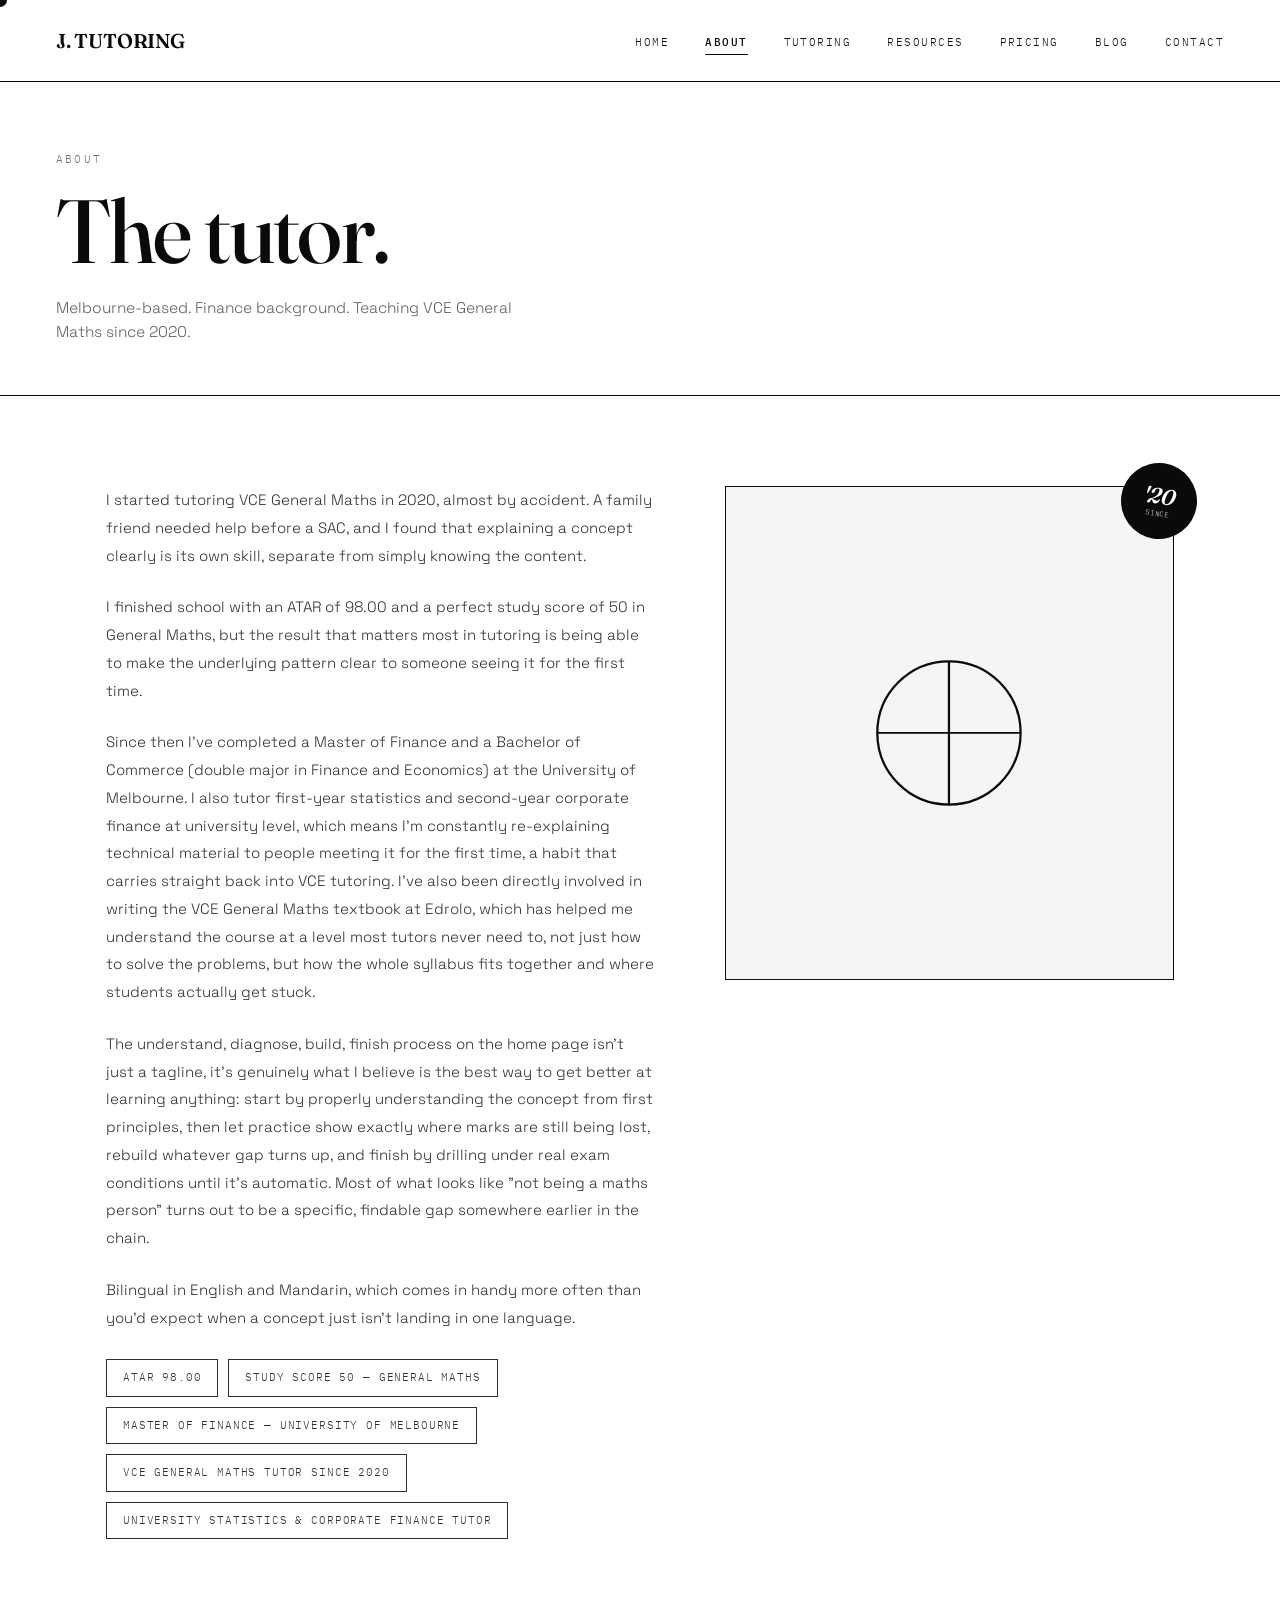
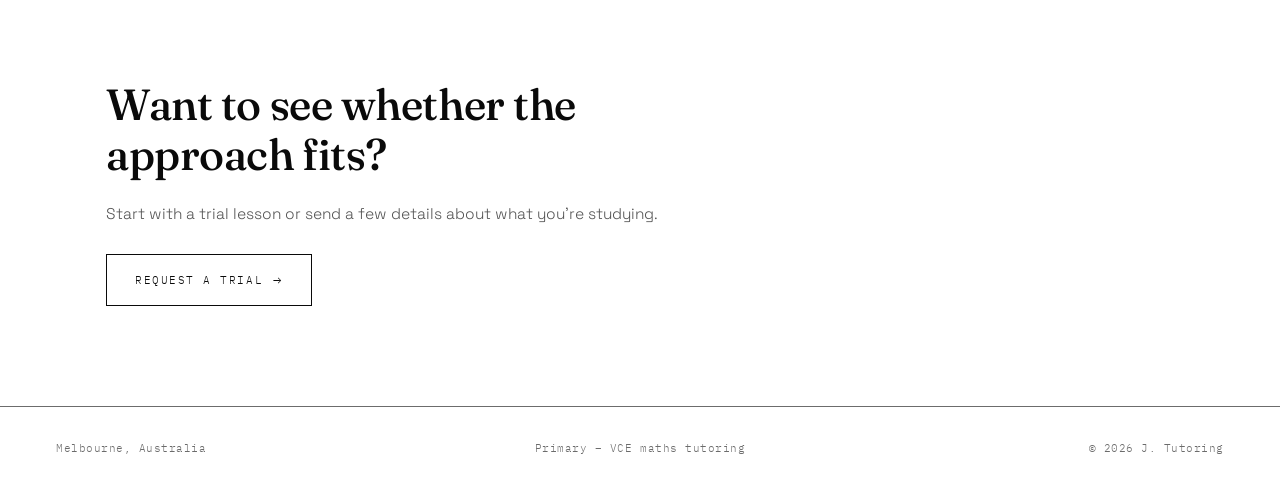
==== commit 64050e27: "feat: restructure homepage to Hermes-style layout - Replace magazine masthead/cover-rule with Hermes" ====
--- a/about.html
+++ b/about.html
@@ -24,7 +24,6 @@
 
 <a class="skip-link" href="#main-content">Skip to content</a>
 <div class="cursor-dot" id="cursorDot" aria-hidden="true"></div>
-<div class="side-tag" aria-hidden="true">Melbourne — VCE General Maths — 2026</div>
 
 <nav aria-label="Primary navigation">
   <a class="mark" href="index.html">J. Tutoring</a>
--- a/styles.css
+++ b/styles.css
@@ -39,16 +39,9 @@
   }
 }
 
-/* side tag */
-.side-tag{
-  position:fixed; left:18px; top:50%; transform:translateY(-50%) rotate(180deg); writing-mode:vertical-rl;
-  font-family:var(--mono); font-size:10px; letter-spacing:0.22em; text-transform:uppercase; color:var(--ink); z-index:6;
-}
-@media (max-width:900px){.side-tag{display:none;}}
-
 /* ============ nav ============ */
 nav{
-  display:flex; justify-content:space-between; align-items:center; padding:28px 56px 28px 90px;
+  display:flex; justify-content:space-between; align-items:center; padding:28px 56px;
   border-bottom:1px solid var(--line); position:relative; z-index:20; background:var(--white);
 }
 nav .mark{font-family:var(--serif); font-weight:600; font-size:20px; text-decoration:none; letter-spacing:-0.01em;}
@@ -77,7 +70,7 @@
 }
 
 /* ============ page header (inner pages) ============ */
-.page-header{padding:70px 56px 50px 90px; border-bottom:1px solid var(--line);}
+.page-header{padding:70px 56px 50px; border-bottom:1px solid var(--line);}
 .page-header .eyebrow{font-family:var(--mono); font-size:11px; letter-spacing:0.2em; text-transform:uppercase; color:var(--muted); margin-bottom:20px;}
 .page-header h1{font-family:var(--serif); font-weight:500; font-size:clamp(46px,7vw,96px); line-height:1; letter-spacing:-0.02em;}
 .page-header .dek{font-size:15.5px; opacity:0.65; max-width:480px; margin-top:20px; font-weight:300; line-height:1.6;}
@@ -100,21 +93,12 @@
 .cta:focus-visible, a:focus-visible, button:focus-visible, input:focus-visible, textarea:focus-visible{outline:2px solid var(--ink); outline-offset:4px;}
 .cta:disabled{opacity:0.55; cursor:wait;}
 
-/* ============ ticker ============ */
-.ticker-wrap{
-  border-top:1px solid var(--line); border-bottom:1px solid var(--line); overflow:hidden; padding:18px 0;
-  white-space:nowrap; position:relative; z-index:2; background:var(--white);
-}
-.ticker{display:inline-block; font-family:var(--mono); font-size:13px; letter-spacing:0.18em; animation:scroll 24s linear infinite;}
-.ticker span.hi{font-weight:500; text-decoration:underline; text-underline-offset:6px;}
-@keyframes scroll{from{transform:translateX(0);} to{transform:translateX(-50%);}}
-
 /* ============ scroll reveal ============ */
 .reveal{opacity:0; transform:translateY(24px); transition:opacity 0.8s var(--ease), transform 0.8s var(--ease);}
 .reveal.in{opacity:1; transform:translateY(0);}
 
 /* ============ fit / process cards ============ */
-.fit{max-width:1180px; margin:0 auto; padding:90px 56px 60px 90px; position:relative; counter-reset:fitstep;}
+.fit{max-width:1180px; margin:0 auto; padding:90px 56px 60px; position:relative; counter-reset:fitstep;}
 .fit-heading{font-family:var(--mono); font-size:11px; letter-spacing:0.2em; text-transform:uppercase; color:var(--muted); margin-bottom:44px;}
 .fit-row{display:grid; grid-template-columns:repeat(4,1fr); gap:1px; background:var(--ink); border:1px solid var(--ink);}
 .fit-card{background:var(--white); padding:38px 30px; position:relative; counter-increment:fitstep;}
@@ -163,7 +147,7 @@
 .offer-note{font-size:13px; line-height:1.6; margin-top:16px; color:var(--ink);}
 
 /* ============ simple content sections ============ */
-.section{max-width:1180px; margin:0 auto; padding:90px 56px 90px 90px;}
+.section{max-width:1180px; margin:0 auto; padding:90px 56px;}
 .section.tight{padding-top:50px;}
 .section h2{font-family:var(--serif); font-weight:500; font-size:clamp(28px,3.4vw,44px); line-height:1.15; max-width:640px; letter-spacing:-0.01em;}
 .section .lede{font-size:15.5px; line-height:1.7; opacity:0.7; max-width:560px; margin-top:22px;}
@@ -181,7 +165,7 @@
 }
 
 /* ============ price comparison table ============ */
-.price-table-wrap{max-width:1180px; margin:0 auto; padding:10px 56px 20px 90px; overflow-x:auto;}
+.price-table-wrap{max-width:1180px; margin:0 auto; padding:10px 56px 20px; overflow-x:auto;}
 .price-table{width:100%; border-collapse:collapse; min-width:520px;}
 .price-table th{
   font-family:var(--mono); font-size:10.5px; letter-spacing:0.1em; text-transform:uppercase; font-weight:400; color:var(--muted);
@@ -193,14 +177,14 @@
 .price-table td.level{text-align:left; padding-left:0; font-size:14.5px;}
 .price-table td.price{font-family:var(--serif); font-style:italic; font-size:23px;}
 .price-table tbody tr:last-child td{border-bottom:1px solid var(--line);}
-.price-note{max-width:640px; padding:0 56px 90px 90px;}
+.price-note{max-width:640px; padding:0 56px 90px;}
 @media (max-width:900px){
   .price-table-wrap{padding-left:24px; padding-right:24px;}
   .price-note{padding-left:24px; padding-right:24px;}
 }
 
 /* ============ rate table (pricing) ============ */
-.rate-table{max-width:1180px; margin:0 auto; padding:6px 56px 6px 90px;}
+.rate-table{max-width:1180px; margin:0 auto; padding:6px 56px;}
 .rate-row{display:grid; grid-template-columns:1fr auto; align-items:center; padding:22px 0; border-top:1px solid var(--line); gap:20px;}
 .rate-row:last-child{border-bottom:1px solid var(--line);}
 .rate-row .level{font-size:15px;}
@@ -210,7 +194,7 @@
 
 /* ============ highlight box ============ */
 .highlight-box{
-  max-width:1180px; margin:0 auto; padding:44px 56px 44px 90px;
+  max-width:1180px; margin:0 auto; padding:44px 56px;
   border-top:1px solid var(--line); border-bottom:1px solid var(--line);
 }
 .highlight-box h3{font-family:var(--serif); font-style:italic; font-size:22px; margin-bottom:14px;}
@@ -223,7 +207,7 @@
 .feature-list li:before{content:"—"; position:absolute; left:0;}
 
 /* ============ pricing ============ */
-.price-grid{display:grid; grid-template-columns:repeat(3,1fr); gap:1px; max-width:1180px; margin:0 auto; padding:0 56px 100px 90px; background:var(--ink); border:1px solid var(--ink);}
+.price-grid{display:grid; grid-template-columns:repeat(3,1fr); gap:1px; max-width:1180px; margin:0 auto; padding:0 56px 100px; background:var(--ink); border:1px solid var(--ink);}
 .price-card{background:var(--white); padding:50px 40px; position:relative;}
 .price-card .plan{font-family:var(--serif); font-style:italic; font-size:20px; margin-bottom:18px;}
 .price-card .amount{font-family:var(--serif); font-weight:500; font-size:44px; margin-bottom:6px; letter-spacing:-0.02em;}
@@ -242,12 +226,12 @@
 
 /* ============ placeholder callout ============ */
 .placeholder-note{
-  max-width:1180px; margin:0 auto; padding:0 56px 40px 90px; font-size:12px; color:var(--muted); opacity:0.85;
+  max-width:1180px; margin:0 auto; padding:0 56px 40px; font-size:12px; color:var(--muted); opacity:0.85;
 }
 @media (max-width:900px){.placeholder-note{padding-left:24px; padding-right:24px;}}
 
 /* ============ blog skeleton ============ */
-.blog-grid{display:grid; grid-template-columns:repeat(3,1fr); gap:1px; max-width:1180px; margin:0 auto; padding:60px 56px 100px 90px; background:var(--ink); border:1px solid var(--ink);}
+.blog-grid{display:grid; grid-template-columns:repeat(3,1fr); gap:1px; max-width:1180px; margin:0 auto; padding:60px 56px 100px; background:var(--ink); border:1px solid var(--ink);}
 .blog-card{background:var(--white);}
 .blog-card .thumb{aspect-ratio:4/3; background:var(--paper); border-bottom:1px solid var(--line); display:flex; align-items:center; justify-content:center;}
 .blog-card .thumb span{font-family:var(--mono); font-size:10px; letter-spacing:0.1em; text-transform:uppercase; color:var(--muted);}
@@ -255,7 +239,7 @@
 .blog-card .meta{font-family:var(--mono); font-size:10px; letter-spacing:0.1em; text-transform:uppercase; color:var(--muted); margin-bottom:10px;}
 .blog-card .title{font-family:var(--serif); font-style:italic; font-size:19px; line-height:1.3;}
 @media (max-width:900px){.blog-grid{grid-template-columns:1fr; padding-left:24px; padding-right:24px;}}
-.blog-coming-soon{max-width:760px; margin:0 auto; padding:110px 56px 150px 90px; text-align:center;}
+.blog-coming-soon{max-width:760px; margin:0 auto; padding:110px 56px 150px; text-align:center;}
 .blog-coming-soon__label{font-family:var(--mono); font-size:11px; letter-spacing:0.18em; text-transform:uppercase; color:var(--muted); margin-bottom:18px;}
 .blog-coming-soon h2{font-family:var(--serif); font-weight:500; font-size:clamp(30px,4vw,52px); line-height:1.15; letter-spacing:-0.01em;}
 .blog-coming-soon>p:not(.blog-coming-soon__label){font-size:15px; line-height:1.75; opacity:0.7; max-width:560px; margin:22px auto 0;}
@@ -264,7 +248,7 @@
 .about-cta{padding-top:20px; padding-bottom:100px;}
 
 /* ============ testimonials ============ */
-.testimonials{max-width:1180px; margin:0 auto; padding:100px 56px 110px 90px;}
+.testimonials{max-width:1180px; margin:0 auto; padding:100px 56px 110px;}
 .testimonials-heading{display:grid; grid-template-columns:0.8fr 1.2fr; column-gap:60px; align-items:end; margin-bottom:48px;}
 .testimonials-heading .fit-heading{margin-bottom:14px; grid-column:1;}
 .testimonials-heading h2{font-family:var(--serif); font-weight:500; font-size:clamp(30px,4vw,52px); line-height:1.1; grid-column:2; grid-row:1 / span 2; letter-spacing:-0.01em;}
@@ -285,7 +269,7 @@
 }
 
 /* ============ contact form ============ */
-.form-grid{display:grid; grid-template-columns:1.2fr 0.8fr; gap:80px; max-width:1180px; margin:0 auto; padding:60px 56px 110px 90px;}
+.form-grid{display:grid; grid-template-columns:1.2fr 0.8fr; gap:80px; max-width:1180px; margin:0 auto; padding:60px 56px 110px;}
 .field{margin-bottom:30px;}
 .field label{display:block; font-family:var(--mono); font-size:10.5px; letter-spacing:0.12em; text-transform:uppercase; color:var(--muted); margin-bottom:10px;}
 .field input, .field textarea{
@@ -305,7 +289,7 @@
 @media (max-width:900px){.form-grid{grid-template-columns:1fr; gap:50px; padding-left:24px; padding-right:24px;}}
 
 /* ============ resources ============ */
-.resource-grid{display:grid; grid-template-columns:repeat(3,1fr); gap:1px; max-width:1180px; margin:0 auto; padding:0 56px 90px 90px; background:var(--ink); border:1px solid var(--ink);}
+.resource-grid{display:grid; grid-template-columns:repeat(3,1fr); gap:1px; max-width:1180px; margin:0 auto; padding:0 56px 90px; background:var(--ink); border:1px solid var(--ink);}
 .resource-card{background:var(--white); padding:40px 36px; position:relative;}
 .resource-card .type{font-family:var(--mono); font-size:10px; letter-spacing:0.14em; text-transform:uppercase; color:var(--muted); margin-bottom:14px;}
 .resource-card h3{font-family:var(--serif); font-style:italic; font-size:19px; margin-bottom:12px; line-height:1.3;}
@@ -323,7 +307,7 @@
 
 /* ============ footer ============ */
 footer{
-  border-top:1px solid var(--line); padding:34px 56px 34px 90px; font-family:var(--mono); font-size:10.5px; letter-spacing:0.05em; opacity:0.6;
+  border-top:1px solid var(--line); padding:34px 56px; font-family:var(--mono); font-size:10.5px; letter-spacing:0.05em; opacity:0.6;
   display:grid; grid-template-columns:1fr auto 1fr; align-items:center; gap:10px;
 }
 footer span:nth-child(2){text-align:center;}
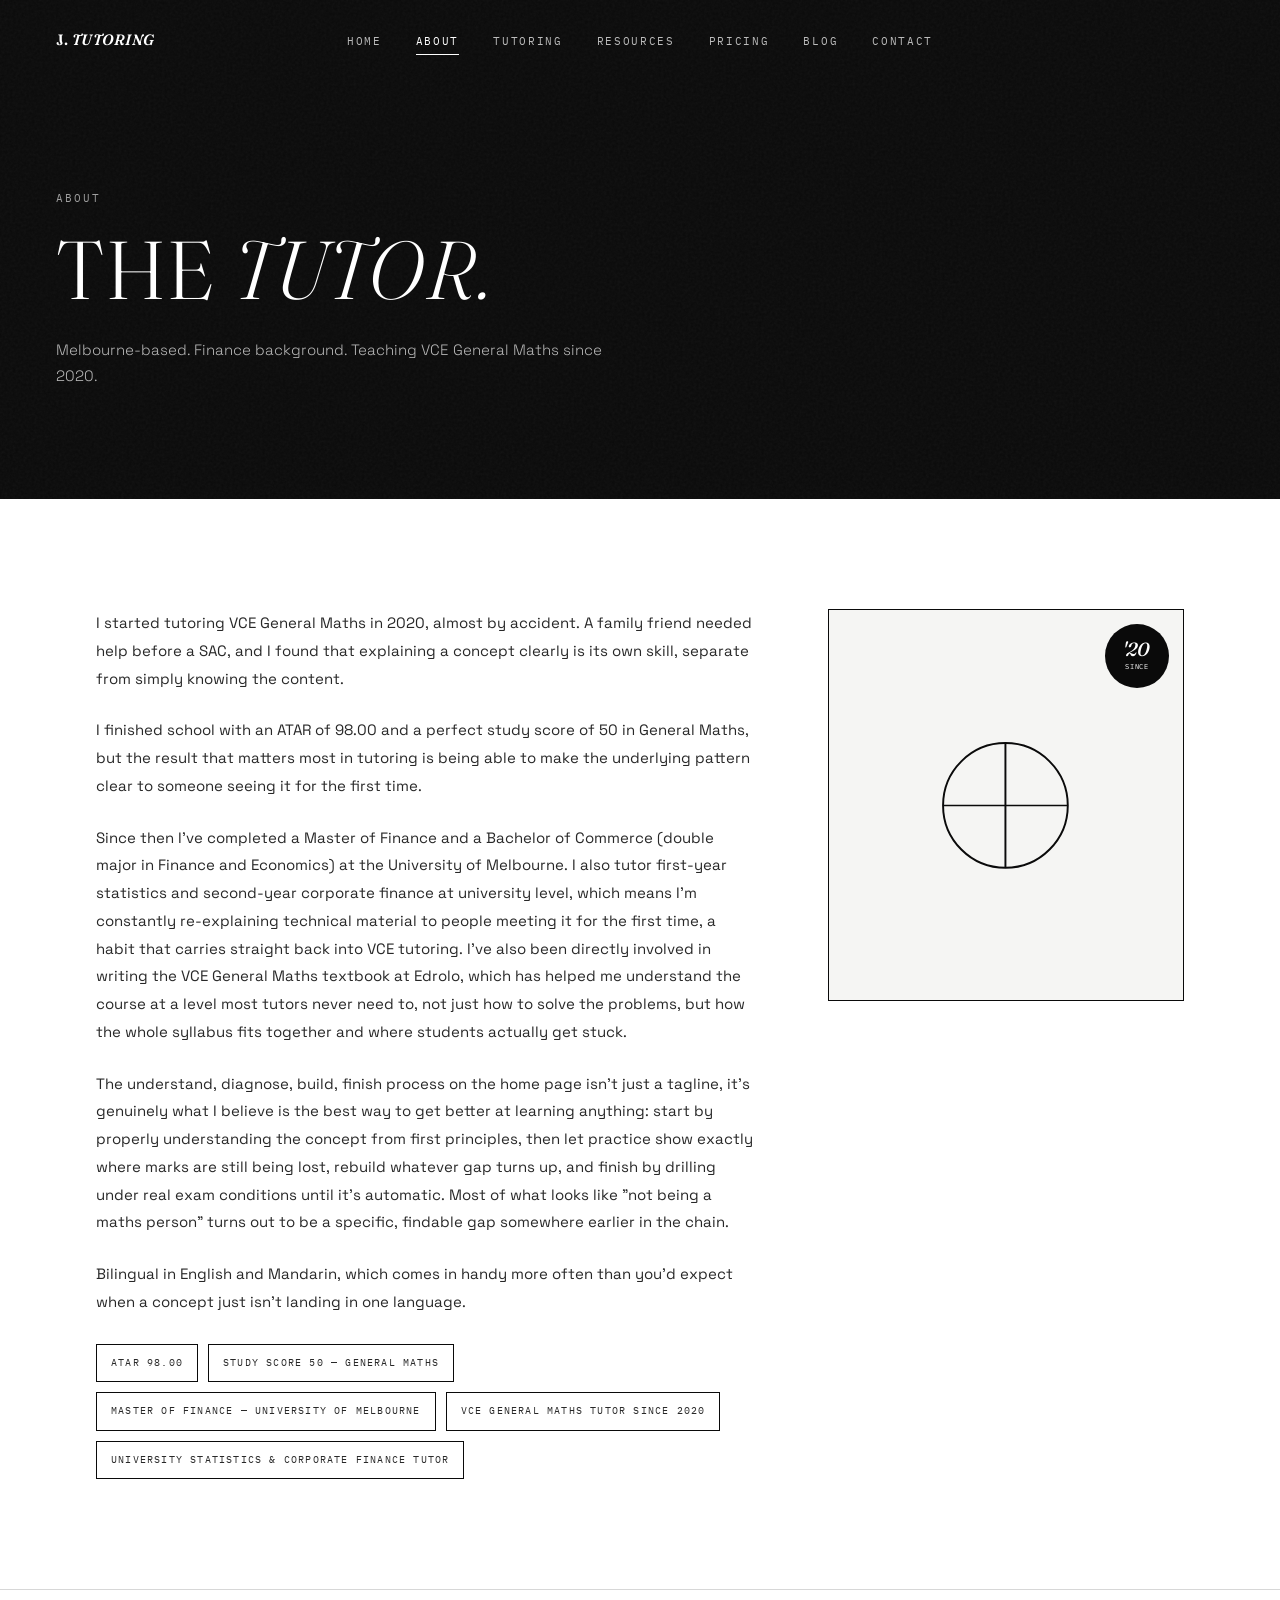
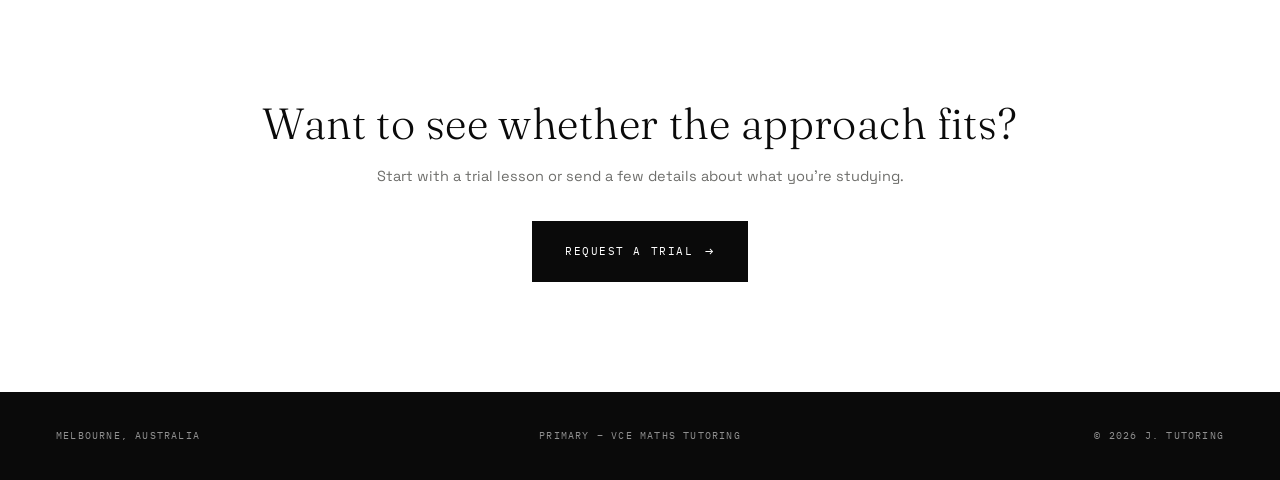
==== commit ebf6f277: "feat: full Hermes-architecture redesign, black & white Clone the Hermes site structure exactly, tuto" ====
--- a/about.html
+++ b/about.html
@@ -13,20 +13,16 @@
 <meta property="og:url" content="https://justingenmaths.com/about.html">
 <link rel="preconnect" href="https://fonts.googleapis.com">
 <link rel="preconnect" href="https://fonts.gstatic.com" crossorigin>
-<link rel="stylesheet" href="https://fonts.googleapis.com/css2?family=Fraunces:ital,opsz,wght@0,9..144,400..700;1,9..144,400..700&family=IBM+Plex+Mono:wght@400;500&family=Space+Grotesk:wght@300..600&display=swap">
+<link rel="stylesheet" href="https://fonts.googleapis.com/css2?family=Fraunces:ital,opsz,wght@0,9..144,300..700;1,9..144,300..700&family=IBM+Plex+Mono:wght@400;500&family=Space+Grotesk:wght@300..600&display=swap">
 <link rel="icon" href="favicon.svg" type="image/svg+xml">
 <link rel="stylesheet" href="styles.css">
-<style>
-  .about-photo{flex:0 0 260px; aspect-ratio:1/1.1; align-self:start;}
-</style>
 </head>
 <body>
 
 <a class="skip-link" href="#main-content">Skip to content</a>
-<div class="cursor-dot" id="cursorDot" aria-hidden="true"></div>
 
 <nav aria-label="Primary navigation">
-  <a class="mark" href="index.html">J. Tutoring</a>
+  <a class="mark" href="index.html">J. <span>Tutoring</span></a>
   <button class="nav-toggle" id="navToggle" aria-label="Open menu" aria-controls="navList" aria-expanded="false"><span></span><span></span><span></span></button>
   <ul id="navList">
     <li><a href="index.html">Home</a></li>
@@ -40,15 +36,16 @@
 </nav>
 
 <main id="main-content">
-<div class="page-header">
-  <div class="eyebrow">About</div>
-  <h1>The tutor.</h1>
+
+<div class="page-hero">
+  <div class="mono">About</div>
+  <h1>The <span class="it">tutor.</span></h1>
   <p class="dek">Melbourne-based. Finance background. Teaching VCE General Maths since 2020.</p>
 </div>
 
 <div class="section reveal">
   <div class="two-col">
-    <div class="copy" style="font-size:15px; line-height:1.85; opacity:0.85;">
+    <div class="copy">
       <p style="margin-bottom:24px;">I started tutoring VCE General Maths in 2020, almost by accident. A family friend needed help before a SAC, and I found that explaining a concept clearly is its own skill, separate from simply knowing the content.</p>
       <p style="margin-bottom:24px;">I finished school with an ATAR of 98.00 and a perfect study score of 50 in General Maths, but the result that matters most in tutoring is being able to make the underlying pattern clear to someone seeing it for the first time.</p>
       <p style="margin-bottom:24px;">Since then I've completed a Master of Finance and a Bachelor of Commerce (double major in Finance and Economics) at the University of Melbourne. I also tutor first-year statistics and second-year corporate finance at university level, which means I'm constantly re-explaining technical material to people meeting it for the first time, a habit that carries straight back into VCE tutoring. I've also been directly involved in writing the VCE General Maths textbook at Edrolo, which has helped me understand the course at a level most tutors never need to, not just how to solve the problems, but how the whole syllabus fits together and where students actually get stuck.</p>
@@ -62,7 +59,7 @@
         <span>University statistics &amp; corporate finance tutor</span>
       </div>
     </div>
-    <div class="framed-box about-photo">
+    <div class="framed-box" style="aspect-ratio:1/1.1; position:sticky; top:40px;">
       <svg width="55%" viewBox="0 0 100 100" role="img" aria-label="Abstract mathematical diagram representing the tutor's teaching approach">
         <circle cx="50" cy="50" r="32" stroke="#0A0A0A" stroke-width="1" fill="none"/>
         <line x1="50" y1="18" x2="50" y2="82" stroke="#0A0A0A" stroke-width="1"/>
@@ -72,13 +69,16 @@
     </div>
   </div>
 </div>
+
+<div class="rule"></div>
+
+<div class="section center">
+  <h2>Want to see whether the approach fits?</h2>
+  <p class="lede" style="margin-left:auto; margin-right:auto;">Start with a trial lesson or send a few details about what you're studying.</p>
+  <a class="cta" href="contact.html" style="margin-top:32px;">Request a trial</a>
+</div>
+
 </main>
-
-<div class="section tight about-cta">
-  <h2>Want to see whether the approach fits?</h2>
-  <p class="lede">Start with a trial lesson or send a few details about what you're studying.</p>
-  <a class="cta" href="contact.html" style="margin-top:26px;">Request a trial</a>
-</div>
 
 <footer>
   <span>Melbourne, Australia</span>
--- a/styles.css
+++ b/styles.css
@@ -1,327 +1,444 @@
 /* ============================================================
-   J. Tutoring — black & white editorial redesign
-   Inspired by: hermes-agent.nousresearch.com (clean, mono labels,
-   numbered features, sharp corners, generous whitespace)
-   Fonts: Fraunces (display serif) · Space Grotesk (body) · IBM Plex Mono (labels)
+   J. Tutoring — black & white clone of the Hermes design system
+   Architecture reference: hermes-agent.nousresearch.com
+   Palette: ink #0A0A0A / paper #F5F5F3 / white #FFFFFF / muted #6E6E6B
+   Type: Fraunces (display serif) · IBM Plex Mono (labels) · Space Grotesk (body)
    ============================================================ */
 
 :root{
+  --ink:#0A0A0A;
+  --paper:#F5F5F3;
   --white:#FFFFFF;
-  --paper:#F5F5F3;
-  --ink:#0A0A0A;
-  --muted:#6E6E6B;         /* AA-compliant gray on white (~5.5:1) */
-  --line:#0A0A0A;
-  --ease:cubic-bezier(0.16,1,0.3,1);
-  --serif:'Fraunces', Georgia, serif;
-  --sans:'Space Grotesk', system-ui, sans-serif;
-  --mono:'IBM Plex Mono', ui-monospace, monospace;
-}
-
-*{box-sizing:border-box; margin:0; padding:0;}
+  --muted:#6E6E6B;
+  --line:rgba(10,10,10,0.16);
+  --line-light:rgba(255,255,255,0.28);
+  --serif:'Fraunces', Georgia, 'Times New Roman', serif;
+  --mono:'IBM Plex Mono', ui-monospace, SFMono-Regular, Menlo, monospace;
+  --sans:'Space Grotesk', system-ui, -apple-system, sans-serif;
+  --ease:cubic-bezier(.22,1,.36,1);
+  --radius:0;
+  --maxw:1200px;
+  --gutter:56px;
+  --u:min(calc(100vw / 980), 1.45px);
+}
+
+*,*:before,*:after{box-sizing:border-box; margin:0; padding:0;}
 html{scroll-behavior:smooth;}
-body{background:var(--white); color:var(--ink); font-family:var(--sans); font-weight:300; overflow-x:hidden; -webkit-font-smoothing:antialiased;}
+body{
+  background:var(--white); color:var(--ink);
+  font-family:var(--sans); font-size:15px; line-height:1.6;
+  -webkit-font-smoothing:antialiased; text-rendering:optimizeLegibility;
+}
+::selection{background:var(--ink); color:var(--white);}
+img,svg{display:block; max-width:100%;}
 a{color:inherit;}
-main{display:block;}
-
-/* skip link */
-.skip-link{position:absolute; left:16px; top:-100px; z-index:1000; padding:12px 16px; background:var(--ink); color:var(--white); font-size:12px;}
-.skip-link:focus{top:16px;}
-
-/* mono microcopy */
-.mono{font-family:var(--mono); font-size:11px; letter-spacing:0.14em; text-transform:uppercase;}
-
-/* custom cursor (fine pointers only) */
-@media (pointer:fine){
-  body{cursor:none;}
-  .cursor-dot{
-    position:fixed; top:0; left:0; width:14px; height:14px; border-radius:50%; background:var(--ink);
-    pointer-events:none; z-index:999; transform:translate(-50%,-50%); transition:transform 0.08s linear;
+ul{list-style:none;}
+button{font:inherit; cursor:pointer;}
+.skip-link{
+  position:fixed; left:-999px; top:0; z-index:300; background:var(--white); color:var(--ink);
+  padding:12px 18px; font-family:var(--mono); font-size:11px; letter-spacing:.1em; text-transform:uppercase;
+}
+.skip-link:focus{left:0;}
+.cursor-dot{display:none;}
+
+/* mono utility */
+.mono{
+  font-family:var(--mono); font-size:10.5px; letter-spacing:.18em; text-transform:uppercase;
+}
+
+/* ============================================================
+   NAV — overlay over the dark hero, like Hermes
+   ============================================================ */
+nav{
+  position:absolute; top:0; left:0; right:0; z-index:50;
+  display:grid; grid-template-columns:1fr auto 1fr; align-items:center;
+  padding:28px var(--gutter);
+  color:var(--white);
+}
+.mark{
+  font-family:var(--serif); font-weight:600; letter-spacing:.02em;
+  text-decoration:none; text-transform:uppercase; font-size:15px;
+}
+.mark span{font-style:italic;}
+nav ul{display:flex; gap:34px; justify-content:flex-end;}
+nav ul a{
+  font-family:var(--mono); font-size:10.5px; letter-spacing:.16em; text-transform:uppercase;
+  text-decoration:none; color:rgba(255,255,255,.72); padding-bottom:6px; border-bottom:1px solid transparent;
+  transition:color .2s, border-color .2s;
+}
+nav ul a:hover{color:var(--white);}
+nav ul li.current a{color:var(--white); border-bottom-color:var(--white);}
+.nav-toggle{display:none;}
+
+@media (max-width:900px){
+  nav{grid-template-columns:1fr auto; padding:20px 24px;}
+  .nav-toggle{
+    display:flex; flex-direction:column; gap:5px; background:none; border:none; padding:4px;
   }
-}
-
-/* ============ nav ============ */
-nav{
-  display:flex; justify-content:space-between; align-items:center; padding:28px 56px;
-  border-bottom:1px solid var(--line); position:relative; z-index:20; background:var(--white);
-}
-nav .mark{font-family:var(--serif); font-weight:600; font-size:20px; text-decoration:none; letter-spacing:-0.01em;}
-nav ul{list-style:none; display:flex; gap:36px;}
-nav li{position:relative;}
-nav a{color:var(--ink); text-decoration:none; font-family:var(--mono); font-size:10.5px; letter-spacing:0.14em; text-transform:uppercase;}
-nav li:after{
-  content:""; position:absolute; left:0; bottom:-4px; height:1px; width:100%; background:var(--ink);
-  transform:scaleX(0); transform-origin:left; transition:transform 0.4s var(--ease);
-}
-nav li:hover:after{transform:scaleX(1);}
-nav li.current a{font-weight:500;}
-nav li.current:after{transform:scaleX(1);}
-.nav-toggle{display:none; flex-direction:column; gap:5px; background:none; border:none; cursor:pointer; z-index:21;}
-.nav-toggle span{width:22px; height:1px; background:var(--ink);}
-
-@media (max-width:900px){
-  nav{padding:22px 24px;}
+  .nav-toggle span{width:22px; height:2px; background:var(--white); transition:transform .25s, opacity .25s;}
+  .nav-toggle.open span:nth-child(1){transform:translateY(7px) rotate(45deg);}
+  .nav-toggle.open span:nth-child(2){opacity:0;}
+  .nav-toggle.open span:nth-child(3){transform:translateY(-7px) rotate(-45deg);}
   nav ul{
-    position:fixed; inset:0; top:0; background:var(--white); flex-direction:column; justify-content:center;
-    align-items:center; gap:34px; transform:translateY(-100%); transition:transform 0.4s var(--ease); z-index:19;
+    position:fixed; inset:0; background:var(--ink); flex-direction:column; justify-content:center;
+    align-items:center; gap:28px; transform:translateX(100%); transition:transform .35s var(--ease); z-index:-1;
   }
-  nav ul.open{transform:translateY(0);}
-  nav ul a{font-size:13px;}
-  .nav-toggle{display:flex;}
-}
-
-/* ============ page header (inner pages) ============ */
-.page-header{padding:70px 56px 50px; border-bottom:1px solid var(--line);}
-.page-header .eyebrow{font-family:var(--mono); font-size:11px; letter-spacing:0.2em; text-transform:uppercase; color:var(--muted); margin-bottom:20px;}
-.page-header h1{font-family:var(--serif); font-weight:500; font-size:clamp(46px,7vw,96px); line-height:1; letter-spacing:-0.02em;}
-.page-header .dek{font-size:15.5px; opacity:0.65; max-width:480px; margin-top:20px; font-weight:300; line-height:1.6;}
-@media (max-width:900px){.page-header{padding-left:24px; padding-right:24px;}}
-
-/* ============ buttons ============ */
-.cta{
-  position:relative; overflow:hidden; display:inline-flex; align-items:center; gap:10px;
-  width:fit-content; padding:16px 28px; border:1px solid var(--ink);
-  color:var(--ink); text-decoration:none; font-family:var(--mono); font-size:11px; letter-spacing:0.14em; text-transform:uppercase; z-index:1;
-  background:none; cursor:pointer; border-radius:0;
-}
-.cta:before{
-  content:""; position:absolute; inset:0; background:var(--ink); transform:scaleX(0); transform-origin:left;
-  transition:transform 0.45s var(--ease); z-index:-1;
-}
-.cta:hover{color:var(--white);}
-.cta:hover:before{transform:scaleX(1);}
-.cta:after{content:"→"; font-size:14px;}
-.cta:focus-visible, a:focus-visible, button:focus-visible, input:focus-visible, textarea:focus-visible{outline:2px solid var(--ink); outline-offset:4px;}
-.cta:disabled{opacity:0.55; cursor:wait;}
-
-/* ============ scroll reveal ============ */
-.reveal{opacity:0; transform:translateY(24px); transition:opacity 0.8s var(--ease), transform 0.8s var(--ease);}
-.reveal.in{opacity:1; transform:translateY(0);}
-
-/* ============ fit / process cards ============ */
-.fit{max-width:1180px; margin:0 auto; padding:90px 56px 60px; position:relative; counter-reset:fitstep;}
-.fit-heading{font-family:var(--mono); font-size:11px; letter-spacing:0.2em; text-transform:uppercase; color:var(--muted); margin-bottom:44px;}
-.fit-row{display:grid; grid-template-columns:repeat(4,1fr); gap:1px; background:var(--ink); border:1px solid var(--ink);}
-.fit-card{background:var(--white); padding:38px 30px; position:relative; counter-increment:fitstep;}
-.fit-card::before{
-  content:"0" counter(fitstep); font-family:var(--mono); font-size:10px; letter-spacing:0.18em;
-  color:var(--muted); display:block; margin-bottom:16px;
-}
-.fit-word{
-  font-family:var(--serif); font-weight:600; font-size:26px; letter-spacing:-0.01em; color:var(--ink);
-  margin-bottom:6px; white-space:nowrap;
-}
-.fit-icon{width:40px; height:40px; margin:14px 0 18px; transition:transform 0.5s var(--ease);}
-.fit-card:hover .fit-icon{transform:rotate(-6deg) scale(1.08);}
-.fit-card .label{font-family:var(--serif); font-style:italic; font-size:19px; margin-bottom:10px;}
-.fit-card p{font-size:13.5px; line-height:1.7; opacity:0.7;}
-@media (max-width:900px){
-  .fit{padding-left:24px; padding-right:24px;}
-  .fit-row{grid-template-columns:1fr;}
-}
-
-/* ============ pull quote ============ */
-.quote{position:relative; padding:120px 90px; max-width:1100px; margin:0 auto;}
-.quote-mark{font-family:var(--serif); font-size:200px; color:var(--ink); opacity:0.08; position:absolute; top:10px; left:60px; line-height:1;}
-.quote-body{position:relative; z-index:1; max-width:760px; margin-left:80px;}
-.quote-body p{font-family:var(--serif); font-style:italic; font-weight:500; font-size:clamp(24px,3.3vw,40px); line-height:1.35;}
-.quote-body p span{text-decoration:underline; text-decoration-thickness:2px; text-underline-offset:6px;}
-.quote-body .who{margin-top:26px; font-family:var(--mono); font-size:10.5px; letter-spacing:0.16em; text-transform:uppercase; color:var(--muted); text-align:right;}
-@media (max-width:900px){
-  .quote{padding:70px 24px;}
-  .quote-body{margin-left:0;}
-  .quote-mark{left:10px; font-size:120px;}
-}
-
-/* ============ framed box + corner badge ============ */
-.framed-box{
-  position:relative; border:1px solid var(--ink); background:var(--paper);
-  display:flex; align-items:center; justify-content:center; padding:20px;
-}
-.badge{
-  position:absolute; top:-24px; right:-24px; width:76px; height:76px; border-radius:50%;
-  background:var(--ink); color:var(--white); display:flex; flex-direction:column; align-items:center; justify-content:center;
-  transform:rotate(8deg); text-align:center;
-}
-.badge .num{font-family:var(--serif); font-style:italic; font-weight:600; font-size:22px; line-height:1;}
-.badge .cap{font-family:var(--mono); font-size:7px; letter-spacing:0.1em; text-transform:uppercase; margin-top:2px;}
-.offer-note{font-size:13px; line-height:1.6; margin-top:16px; color:var(--ink);}
-
-/* ============ simple content sections ============ */
-.section{max-width:1180px; margin:0 auto; padding:90px 56px;}
-.section.tight{padding-top:50px;}
-.section h2{font-family:var(--serif); font-weight:500; font-size:clamp(28px,3.4vw,44px); line-height:1.15; max-width:640px; letter-spacing:-0.01em;}
-.section .lede{font-size:15.5px; line-height:1.7; opacity:0.7; max-width:560px; margin-top:22px;}
-.rule{border-top:1px solid var(--line); max-width:1180px; margin:0 auto;}
-@media (max-width:900px){.section{padding-left:24px; padding-right:24px;}}
-
-/* ============ two column layout ============ */
-.two-col{display:grid; grid-template-columns:1.1fr 0.9fr; gap:70px; align-items:start;}
-@media (max-width:900px){.two-col{grid-template-columns:1fr;}}
-
-/* ============ tag list ============ */
+  nav ul.open{transform:translateX(0);}
+  nav ul a{font-size:14px; color:var(--white);}
+}
+
+/* ============================================================
+   HERO — full-screen dark stage with noise + vignette
+   ============================================================ */
+.hero{
+  position:relative; min-height:100dvh; background:var(--ink); color:var(--white);
+  display:flex; flex-direction:column; align-items:center; justify-content:center; text-align:center;
+  overflow:hidden; padding:150px var(--gutter) 110px;
+}
+.hero:before{  /* noise */
+  content:""; position:absolute; inset:0; opacity:.05; pointer-events:none;
+  background-image:url("data:image/svg+xml,%3Csvg viewBox='0 0 256 256' xmlns='http://www.w3.org/2000/svg'%3E%3Cfilter id='n'%3E%3CfeTurbulence type='fractalNoise' baseFrequency='0.72' numOctaves='4' stitchTiles='stitch'/%3E%3CfeColorMatrix type='saturate' values='0'/%3E%3C/filter%3E%3Crect width='100%25' height='100%25' filter='url(%23n)'/%3E%3C/svg%3E");
+}
+.hero:after{  /* vignette */
+  content:""; position:absolute; inset:0; pointer-events:none;
+  box-shadow:inset 0 0 220px rgba(0,0,0,.55);
+}
+.hero>*{position:relative; z-index:2;}
+.hero-badge{
+  font-family:var(--mono); font-size:10.5px; letter-spacing:.2em; text-transform:uppercase;
+  border:1px solid var(--line-light); padding:9px 16px; margin-bottom:42px;
+}
+.hero-title{
+  font-family:var(--serif); font-weight:300; text-transform:uppercase;
+  font-size:clamp(44px, 8.2vw, 128px); line-height:.94; letter-spacing:.02em;
+}
+.hero-title .it{font-style:italic; font-weight:300;}
+.hero-sub{
+  margin-top:34px; max-width:560px; font-size:15.5px; line-height:1.75;
+  color:rgba(255,255,255,.72); font-weight:300;
+}
+.hero-actions{display:flex; gap:16px; margin-top:44px; flex-wrap:wrap; justify-content:center;}
+.btn{
+  display:inline-flex; align-items:center; gap:12px;
+  font-family:var(--mono); font-size:11px; letter-spacing:.14em; text-transform:uppercase;
+  padding:18px 32px; text-decoration:none; border:1px solid transparent;
+  transition:transform .25s var(--ease), background .25s, color .25s, border-color .25s;
+}
+.btn-solid{background:var(--white); color:var(--ink);}
+.btn-solid:hover{background:var(--paper); transform:translateY(-2px);}
+.btn-ghost{border-color:var(--line-light); color:var(--white); background:transparent;}
+.btn-ghost:hover{border-color:var(--white); background:rgba(255,255,255,.08);}
+.btn-dark{background:var(--ink); color:var(--white);}
+.btn-dark:hover{background:var(--white); color:var(--ink);}
+.hero-deco{
+  margin-top:52px; font-family:var(--mono); font-size:15px; letter-spacing:.1em;
+  color:rgba(255,255,255,.4); white-space:nowrap; user-select:none;
+}
+.hero-eyebrow{
+  position:absolute; bottom:44px; z-index:2;
+  font-family:var(--mono); font-size:10.5px; letter-spacing:.18em; text-transform:uppercase;
+  color:rgba(255,255,255,.55);
+}
+.hero-eyebrow.l{left:var(--gutter);}
+.hero-eyebrow.r{right:var(--gutter);}
+@media (max-width:900px){
+  .hero{padding:130px 24px 90px;}
+  .hero-deco{display:none;}
+  .hero-eyebrow{font-size:9px;}
+  .hero-eyebrow.l{left:24px;} .hero-eyebrow.r{right:24px;}
+}
+
+/* ============================================================
+   TERMINAL / INSTALL SECTION — paper bg, tabbed command block
+   ============================================================ */
+.install{
+  background:var(--paper); padding:120px var(--gutter);
+  display:flex; flex-direction:column; align-items:center; text-align:center;
+}
+.install h2{font-family:var(--serif); font-weight:300; font-size:clamp(30px,4vw,56px); line-height:1.05; letter-spacing:.01em;}
+.install .dek{max-width:600px; margin:22px auto 0; color:var(--muted); font-size:14.5px; line-height:1.7;}
+.install-tabs{display:flex; margin-top:48px; border:1px solid var(--ink);}
+.install-tabs button{
+  font-family:var(--mono); font-size:10.5px; letter-spacing:.14em; text-transform:uppercase;
+  background:transparent; border:none; padding:14px 26px; color:var(--ink); opacity:.55;
+}
+.install-tabs button.active{background:var(--ink); color:var(--white); opacity:1;}
+.terminal{
+  margin-top:0; width:100%; max-width:760px; background:var(--ink); color:var(--white);
+  text-align:left; border:1px solid var(--ink);
+}
+.terminal-bar{display:flex; align-items:center; gap:7px; padding:13px 16px; border-bottom:1px solid var(--line-light);}
+.terminal-dot{width:8px; height:8px; border-radius:50%; background:var(--white); opacity:.4;}
+.terminal-label{margin-left:auto; font-family:var(--mono); font-size:9.5px; letter-spacing:.16em; text-transform:uppercase; opacity:.55;}
+.terminal-line{
+  font-family:var(--mono); font-size:13px; line-height:1.9; padding:22px 24px;
+  overflow-x:auto; white-space:nowrap;
+}
+.terminal-line .p{color:var(--white); opacity:.9; margin-right:10px;}
+.terminal-line .c{color:rgba(255,255,255,.85);}
+.terminal-line .a{opacity:.55; margin:0 10px;}
+.install .hint{margin-top:26px; font-family:var(--mono); font-size:10px; letter-spacing:.16em; text-transform:uppercase; color:var(--muted);}
+@media (max-width:900px){
+  .install{padding:90px 24px;}
+}
+
+/* ============================================================
+   PLATFORM / YEAR-LEVEL CARDS — 3 columns
+   ============================================================ */
+.cards{
+  max-width:var(--maxw); margin:0 auto; padding:120px var(--gutter);
+}
+.cards-head{margin-bottom:60px;}
+.cards-head .mono{color:var(--muted); margin-bottom:16px; display:block;}
+.cards-head h2{font-family:var(--serif); font-weight:300; font-size:clamp(28px,3.6vw,50px); line-height:1.06;}
+.cards-grid{display:grid; grid-template-columns:repeat(3,1fr); gap:1px; background:var(--ink); border:1px solid var(--ink);}
+.card{background:var(--white); padding:44px 38px 40px; position:relative; display:flex; flex-direction:column; min-height:340px;}
+.card .art{
+  border:1px solid var(--line); background:var(--paper);
+  aspect-ratio:16/9; display:flex; align-items:center; justify-content:center; margin-bottom:30px;
+}
+.card .art svg{width:44%;}
+.card .card-tag{font-family:var(--mono); font-size:9.5px; letter-spacing:.16em; text-transform:uppercase; color:var(--muted); margin-bottom:12px;}
+.card h3{font-family:var(--serif); font-weight:500; font-size:23px; margin-bottom:8px;}
+.card .card-sub{font-size:13.5px; color:var(--muted); line-height:1.6; flex:1;}
+.card .card-link{
+  margin-top:26px; display:inline-flex; align-items:center; gap:10px;
+  font-family:var(--mono); font-size:10.5px; letter-spacing:.14em; text-transform:uppercase;
+  text-decoration:none; color:var(--ink); border-bottom:1px solid var(--ink); padding-bottom:4px; width:fit-content;
+  transition:gap .25s var(--ease);
+}
+.card .card-link:hover{gap:16px;}
+@media (max-width:900px){
+  .cards{padding:90px 24px;}
+  .cards-grid{grid-template-columns:1fr;}
+  .card{min-height:0;}
+}
+
+/* ============================================================
+   FEATURE PREVIEW — 6 numbered blocks with sticky badges
+   ============================================================ */
+.features{background:var(--paper); padding:120px var(--gutter) 130px;}
+.features-head{max-width:var(--maxw); margin:0 auto 80px;}
+.features-head .mono{color:var(--muted); margin-bottom:16px; display:block;}
+.features-head h2{font-family:var(--serif); font-weight:300; font-size:clamp(30px,4vw,56px); line-height:1.05;}
+.feature-block{
+  max-width:var(--maxw); margin:0 auto; display:grid; grid-template-columns:150px 1fr;
+  gap:50px; padding:58px 0; border-top:1px solid var(--ink);
+}
+.feature-block:last-child{border-bottom:1px solid var(--ink);}
+.feature-num{
+  font-family:var(--mono); font-size:11px; letter-spacing:.16em; color:var(--ink);
+  padding-top:10px;
+}
+.feature-num b{font-size:34px; font-weight:400; display:block; margin-bottom:14px; letter-spacing:-.02em;}
+.feature-body h3{font-family:var(--serif); font-weight:500; font-size:clamp(24px,2.8vw,38px); margin-bottom:12px;}
+.feature-body h3 em{font-style:italic;}
+.feature-body p{max-width:640px; color:var(--muted); font-size:14.5px; line-height:1.75;}
+@media (max-width:900px){
+  .features{padding:90px 24px;}
+  .feature-block{grid-template-columns:1fr; gap:20px; padding:44px 0;}
+  .feature-num b{font-size:26px; margin-bottom:8px;}
+}
+
+/* ============================================================
+   TESTIMONIALS — 2x2 grid band
+   ============================================================ */
+.testimonials{max-width:var(--maxw); margin:0 auto; padding:120px var(--gutter);}
+.testimonials-head{margin-bottom:60px;}
+.testimonials-head .mono{color:var(--muted); margin-bottom:16px; display:block;}
+.testimonials-head h2{font-family:var(--serif); font-weight:300; font-size:clamp(28px,3.6vw,50px); line-height:1.06;}
+.testimonials-grid{display:grid; grid-template-columns:1fr 1fr; gap:1px; background:var(--ink); border:1px solid var(--ink);}
+.tcard{background:var(--white); padding:42px 40px;}
+.tcard blockquote{font-family:var(--serif); font-style:italic; font-weight:400; font-size:18.5px; line-height:1.5;}
+.tcard footer{margin-top:26px; font-family:var(--mono); font-size:10px; letter-spacing:.14em; text-transform:uppercase; color:var(--muted);}
+.tcard footer strong{color:var(--ink); font-weight:500; display:block; margin-bottom:4px;}
+@media (max-width:900px){
+  .testimonials{padding:90px 24px;}
+  .testimonials-grid{grid-template-columns:1fr;}
+  .tcard{padding:32px 26px;}
+}
+
+/* ============================================================
+   GIANT WORDMARK
+   ============================================================ */
+.wordmark{
+  font-family:var(--serif); font-weight:300; text-transform:uppercase;
+  font-size:clamp(80px, 16.5vw, 240px); line-height:.78; letter-spacing:.03em; text-align:center;
+  color:var(--ink); padding:70px var(--gutter) 10px; user-select:none;
+  white-space:nowrap; overflow:hidden;
+}
+@media (max-width:900px){.wordmark{font-size:19vw; padding:50px 24px 0;}}
+
+/* ============================================================
+   PRICING BAND — dark CTA band (Hermes "Nous Portal")
+   ============================================================ */
+.band{
+  background:var(--ink); color:var(--white); text-align:center;
+  padding:110px var(--gutter) 120px; margin-top:60px;
+}
+.band .mono{color:rgba(255,255,255,.6); margin-bottom:22px; display:block;}
+.band h2{font-family:var(--serif); font-weight:300; font-size:clamp(28px,3.6vw,50px); line-height:1.06; margin-bottom:18px;}
+.band .dek{max-width:560px; margin:0 auto 38px; color:rgba(255,255,255,.7); font-size:14.5px; line-height:1.7;}
+@media (max-width:900px){.band{padding:90px 24px;}}
+
+/* ============================================================
+   PAGE HEADER (inner pages) — compact dark hero
+   ============================================================ */
+.page-hero{
+  position:relative; background:var(--ink); color:var(--white);
+  padding:190px var(--gutter) 110px; overflow:hidden;
+}
+.page-hero:before{
+  content:""; position:absolute; inset:0; opacity:.05; pointer-events:none;
+  background-image:url("data:image/svg+xml,%3Csvg viewBox='0 0 256 256' xmlns='http://www.w3.org/2000/svg'%3E%3Cfilter id='n'%3E%3CfeTurbulence type='fractalNoise' baseFrequency='0.72' numOctaves='4' stitchTiles='stitch'/%3E%3CfeColorMatrix type='saturate' values='0'/%3E%3C/filter%3E%3Crect width='100%25' height='100%25' filter='url(%23n)'/%3E%3C/svg%3E");
+}
+.page-hero>*{position:relative; z-index:2;}
+.page-hero .mono{color:rgba(255,255,255,.6); margin-bottom:24px; display:block;}
+.page-hero h1{
+  font-family:var(--serif); font-weight:300; text-transform:uppercase;
+  font-size:clamp(40px,6.4vw,92px); line-height:.95; letter-spacing:.02em;
+}
+.page-hero h1 .it{font-style:italic;}
+.page-hero .dek{max-width:560px; margin-top:28px; color:rgba(255,255,255,.7); font-size:15px; line-height:1.75; font-weight:300;}
+@media (max-width:900px){.page-hero{padding:140px 24px 80px;}}
+
+/* ============================================================
+   CONTENT SECTIONS (inner pages)
+   ============================================================ */
+.section{max-width:var(--maxw); margin:0 auto; padding:110px var(--gutter);}
+.section.tight{padding-top:60px;}
+.section.center{text-align:center;}
+.section h2{font-family:var(--serif); font-weight:300; font-size:clamp(28px,3.4vw,46px); line-height:1.1; letter-spacing:.01em;}
+.section .lede{margin-top:20px; max-width:620px; color:var(--muted); font-size:14.5px; line-height:1.75;}
+.section h2 + .lede{margin-top:16px;}
+.two-col{display:grid; grid-template-columns:1.3fr .7fr; gap:70px; align-items:start;}
+.two-col .copy{font-size:15px; line-height:1.85; color:rgba(10,10,10,.88);}
+.rule{border-top:1px solid var(--line);}
 .tag-list{display:flex; flex-wrap:wrap; gap:10px; margin-top:28px;}
 .tag-list span{
-  border:1px solid var(--ink); padding:8px 16px; font-family:var(--mono); font-size:10.5px; letter-spacing:0.08em; text-transform:uppercase;
-}
-
-/* ============ price comparison table ============ */
-.price-table-wrap{max-width:1180px; margin:0 auto; padding:10px 56px 20px; overflow-x:auto;}
-.price-table{width:100%; border-collapse:collapse; min-width:520px;}
+  font-family:var(--mono); font-size:10px; letter-spacing:.12em; text-transform:uppercase;
+  border:1px solid var(--ink); padding:9px 14px;
+}
+@media (max-width:900px){
+  .section{padding:80px 24px;}
+  .two-col{grid-template-columns:1fr; gap:44px;}
+}
+
+/* framed art box (used on about / teasers) */
+.framed-box{
+  border:1px solid var(--ink); background:var(--paper);
+  display:flex; align-items:center; justify-content:center; position:relative; overflow:hidden;
+}
+.framed-box .badge{
+  position:absolute; top:14px; right:14px; background:var(--ink); color:var(--white);
+  display:flex; flex-direction:column; align-items:center; justify-content:center;
+  width:64px; height:64px; border-radius:50%;
+}
+.framed-box .badge .num{font-family:var(--serif); font-style:italic; font-weight:500; font-size:19px; line-height:1;}
+.framed-box .badge .cap{font-family:var(--mono); font-size:6.5px; letter-spacing:.1em; text-transform:uppercase; margin-top:3px;}
+
+/* feature list */
+.feature-list{margin-top:24px; display:flex; flex-direction:column; gap:14px;}
+.feature-list li{
+  position:relative; padding-left:26px; font-size:14.5px; line-height:1.7; color:rgba(10,10,10,.85); max-width:640px;
+}
+.feature-list li:before{content:"—"; position:absolute; left:0; color:var(--ink);}
+
+/* highlight box */
+.highlight-box{
+  border-top:1px solid var(--ink); border-bottom:1px solid var(--ink);
+  padding:56px var(--gutter); text-align:center; background:var(--paper);
+}
+.highlight-box h3{font-family:var(--serif); font-style:italic; font-weight:500; font-size:clamp(22px,2.6vw,30px); margin-bottom:14px;}
+.highlight-box p{max-width:560px; margin:0 auto; color:var(--muted); font-size:14.5px; line-height:1.7;}
+
+/* steps (numbered rows) */
+.steps{max-width:var(--maxw); margin:0 auto; padding:0 var(--gutter) 110px;}
+.step{display:grid; grid-template-columns:90px 1fr; gap:30px; padding:36px 0; border-top:1px solid var(--ink);}
+.step:last-child{border-bottom:1px solid var(--ink);}
+.step .num{font-family:var(--serif); font-style:italic; font-size:24px;}
+.step h3{font-family:var(--serif); font-weight:500; font-size:19px; margin-bottom:10px;}
+.step p{font-size:14px; line-height:1.75; color:var(--muted); max-width:560px;}
+@media (max-width:900px){
+  .steps{padding:0 24px 80px;}
+  .step{grid-template-columns:56px 1fr; gap:20px;}
+}
+
+/* price table */
+.price-table-wrap{max-width:var(--maxw); margin:0 auto; padding:0 var(--gutter) 30px; overflow-x:auto;}
+.price-table{width:100%; border-collapse:collapse; min-width:560px; border:1px solid var(--ink);}
 .price-table th{
-  font-family:var(--mono); font-size:10.5px; letter-spacing:0.1em; text-transform:uppercase; font-weight:400; color:var(--muted);
-  text-align:center; padding:0 12px 16px; vertical-align:bottom;
-}
-.price-table th .soon{display:block; font-size:9px; opacity:0.8; margin-top:3px; text-transform:none; letter-spacing:0.02em; font-family:var(--sans);}
-.price-table th:first-child{text-align:left; padding-left:0;}
-.price-table td{padding:22px 12px; text-align:center; border-top:1px solid var(--line);}
-.price-table td.level{text-align:left; padding-left:0; font-size:14.5px;}
-.price-table td.price{font-family:var(--serif); font-style:italic; font-size:23px;}
-.price-table tbody tr:last-child td{border-bottom:1px solid var(--line);}
-.price-note{max-width:640px; padding:0 56px 90px;}
-@media (max-width:900px){
-  .price-table-wrap{padding-left:24px; padding-right:24px;}
-  .price-note{padding-left:24px; padding-right:24px;}
-}
-
-/* ============ rate table (pricing) ============ */
-.rate-table{max-width:1180px; margin:0 auto; padding:6px 56px;}
-.rate-row{display:grid; grid-template-columns:1fr auto; align-items:center; padding:22px 0; border-top:1px solid var(--line); gap:20px;}
-.rate-row:last-child{border-bottom:1px solid var(--line);}
-.rate-row .level{font-size:15px;}
-.rate-row .price{font-family:var(--serif); font-style:italic; font-size:24px; white-space:nowrap;}
-.rate-row .price sup{font-size:11px; font-family:var(--mono); font-style:normal; opacity:0.55; color:var(--ink); margin-left:4px;}
-@media (max-width:900px){.rate-table{padding-left:24px; padding-right:24px;}}
-
-/* ============ highlight box ============ */
-.highlight-box{
-  max-width:1180px; margin:0 auto; padding:44px 56px;
-  border-top:1px solid var(--line); border-bottom:1px solid var(--line);
-}
-.highlight-box h3{font-family:var(--serif); font-style:italic; font-size:22px; margin-bottom:14px;}
-.highlight-box p{font-size:14px; line-height:1.75; opacity:0.75; max-width:560px;}
-@media (max-width:900px){.highlight-box{padding-left:24px; padding-right:24px;}}
-
-/* ============ feature list ============ */
-.feature-list{list-style:none; max-width:640px; margin-top:24px;}
-.feature-list li{font-size:14px; line-height:1.8; opacity:0.8; padding-left:20px; position:relative; margin-bottom:10px;}
-.feature-list li:before{content:"—"; position:absolute; left:0;}
-
-/* ============ pricing ============ */
-.price-grid{display:grid; grid-template-columns:repeat(3,1fr); gap:1px; max-width:1180px; margin:0 auto; padding:0 56px 100px; background:var(--ink); border:1px solid var(--ink);}
-.price-card{background:var(--white); padding:50px 40px; position:relative;}
-.price-card .plan{font-family:var(--serif); font-style:italic; font-size:20px; margin-bottom:18px;}
-.price-card .amount{font-family:var(--serif); font-weight:500; font-size:44px; margin-bottom:6px; letter-spacing:-0.02em;}
-.price-card .amount sup{font-size:14px; font-family:var(--mono); font-weight:400; opacity:0.6;}
-.price-card .note{font-size:11px; letter-spacing:0.05em; opacity:0.55; margin-bottom:26px;}
-.price-card ul{list-style:none; margin-bottom:30px;}
-.price-card li{font-size:13.5px; line-height:2; opacity:0.75; padding-left:16px; position:relative;}
-.price-card li:before{content:"—"; position:absolute; left:0;}
-.price-flag{
-  position:absolute; top:0; right:0; background:var(--ink); color:var(--white); font-family:var(--mono); font-size:10px;
-  letter-spacing:0.1em; text-transform:uppercase; padding:6px 12px;
-}
-@media (max-width:900px){
-  .price-grid{grid-template-columns:1fr; padding-left:24px; padding-right:24px;}
-}
-
-/* ============ placeholder callout ============ */
-.placeholder-note{
-  max-width:1180px; margin:0 auto; padding:0 56px 40px; font-size:12px; color:var(--muted); opacity:0.85;
-}
-@media (max-width:900px){.placeholder-note{padding-left:24px; padding-right:24px;}}
-
-/* ============ blog skeleton ============ */
-.blog-grid{display:grid; grid-template-columns:repeat(3,1fr); gap:1px; max-width:1180px; margin:0 auto; padding:60px 56px 100px; background:var(--ink); border:1px solid var(--ink);}
-.blog-card{background:var(--white);}
-.blog-card .thumb{aspect-ratio:4/3; background:var(--paper); border-bottom:1px solid var(--line); display:flex; align-items:center; justify-content:center;}
-.blog-card .thumb span{font-family:var(--mono); font-size:10px; letter-spacing:0.1em; text-transform:uppercase; color:var(--muted);}
-.blog-card .body{padding:24px;}
-.blog-card .meta{font-family:var(--mono); font-size:10px; letter-spacing:0.1em; text-transform:uppercase; color:var(--muted); margin-bottom:10px;}
-.blog-card .title{font-family:var(--serif); font-style:italic; font-size:19px; line-height:1.3;}
-@media (max-width:900px){.blog-grid{grid-template-columns:1fr; padding-left:24px; padding-right:24px;}}
-.blog-coming-soon{max-width:760px; margin:0 auto; padding:110px 56px 150px; text-align:center;}
-.blog-coming-soon__label{font-family:var(--mono); font-size:11px; letter-spacing:0.18em; text-transform:uppercase; color:var(--muted); margin-bottom:18px;}
-.blog-coming-soon h2{font-family:var(--serif); font-weight:500; font-size:clamp(30px,4vw,52px); line-height:1.15; letter-spacing:-0.01em;}
-.blog-coming-soon>p:not(.blog-coming-soon__label){font-size:15px; line-height:1.75; opacity:0.7; max-width:560px; margin:22px auto 0;}
-.blog-coming-soon__actions{display:flex; justify-content:center; align-items:center; gap:28px; flex-wrap:wrap; margin-top:32px;}
-.text-link{font-family:var(--mono); font-size:11px; letter-spacing:0.12em; text-transform:uppercase; text-decoration:none; border-bottom:1px solid var(--ink); padding-bottom:4px;}
-.about-cta{padding-top:20px; padding-bottom:100px;}
-
-/* ============ testimonials ============ */
-.testimonials{max-width:1180px; margin:0 auto; padding:100px 56px 110px;}
-.testimonials-heading{display:grid; grid-template-columns:0.8fr 1.2fr; column-gap:60px; align-items:end; margin-bottom:48px;}
-.testimonials-heading .fit-heading{margin-bottom:14px; grid-column:1;}
-.testimonials-heading h2{font-family:var(--serif); font-weight:500; font-size:clamp(30px,4vw,52px); line-height:1.1; grid-column:2; grid-row:1 / span 2; letter-spacing:-0.01em;}
-.testimonials-heading p{font-size:14px; line-height:1.7; opacity:0.65; max-width:300px;}
-.testimonial-grid{display:grid; grid-template-columns:repeat(2,1fr); gap:1px; background:var(--ink); border:1px solid var(--ink);}
-.testimonial-card{position:relative; background:var(--white); padding:38px 38px 32px; min-height:250px; display:flex; flex-direction:column;}
-.testimonial-mark{font-family:var(--serif); font-size:62px; line-height:0.7; margin-bottom:20px;}
-.testimonial-card blockquote{font-family:var(--serif); font-style:italic; font-size:18px; line-height:1.5; max-width:500px;}
-.testimonial-card footer{border:0; padding:28px 0 0; margin-top:auto; display:flex; flex-direction:column; align-items:flex-start; gap:4px; font-size:11px; letter-spacing:0.08em; opacity:1;}
-.testimonial-card footer strong{font-weight:600; text-transform:uppercase; font-family:var(--mono); font-size:11px; letter-spacing:0.12em;}
-.testimonial-card footer span{color:var(--muted); text-transform:uppercase; font-family:var(--mono); font-size:10px; letter-spacing:0.1em; text-align:left !important;}
-@media (max-width:900px){
-  .testimonials{padding:70px 24px 80px;}
-  .testimonials-heading{display:block; margin-bottom:36px;}
-  .testimonials-heading h2{margin-bottom:18px;}
-  .testimonial-grid{grid-template-columns:1fr;}
-  .testimonial-card{min-height:0; padding:32px 26px 28px;}
-}
-
-/* ============ contact form ============ */
-.form-grid{display:grid; grid-template-columns:1.2fr 0.8fr; gap:80px; max-width:1180px; margin:0 auto; padding:60px 56px 110px;}
+  font-family:var(--mono); font-size:10.5px; letter-spacing:.1em; text-transform:uppercase;
+  font-weight:400; color:var(--muted); text-align:left; padding:18px 22px; border-bottom:1px solid var(--ink);
+  background:var(--paper);
+}
+.price-table td{
+  padding:20px 22px; border-bottom:1px solid var(--line); font-size:14.5px;
+}
+.price-table tr:last-child td{border-bottom:none;}
+.price-table td.level{font-weight:500;}
+.price-table td.price{font-family:var(--serif); font-style:italic; font-size:24px;}
+.price-note{max-width:var(--maxw); margin:0 auto; padding:10px var(--gutter) 40px;}
+.price-note li{color:var(--muted);}
+
+/* contact form */
+.form-grid{
+  display:grid; grid-template-columns:1.2fr .8fr; gap:80px;
+  max-width:var(--maxw); margin:0 auto; padding:80px var(--gutter) 120px;
+}
 .field{margin-bottom:30px;}
-.field label{display:block; font-family:var(--mono); font-size:10.5px; letter-spacing:0.12em; text-transform:uppercase; color:var(--muted); margin-bottom:10px;}
-.field input, .field textarea{
-  width:100%; border:none; border-bottom:1px solid var(--line); background:none; padding:10px 0;
-  font-family:var(--sans); font-size:15px; color:var(--ink); font-weight:300; border-radius:0;
-}
+.field label{display:block; font-family:var(--mono); font-size:10.5px; letter-spacing:.12em; text-transform:uppercase; color:var(--muted); margin-bottom:10px;}
+.field input,.field textarea{
+  width:100%; border:none; border-bottom:1px solid var(--ink); background:none; padding:12px 0;
+  font-family:var(--sans); font-size:15px; color:var(--ink); border-radius:0;
+}
+.field input:focus,.field textarea:focus{outline:none; border-bottom-width:2px;}
 .field textarea{resize:vertical;}
-.field input:focus, .field textarea:focus{outline:none; border-bottom-color:var(--ink); border-bottom-width:2px;}
-.field input[aria-invalid="true"], .field textarea[aria-invalid="true"]{border-bottom-color:var(--ink); border-bottom-width:2px;}
-.form-message{font-size:13px; margin-top:16px; line-height:1.6;}
-.form-message--error{font-weight:500;}
-.form-success{outline:none;}
-.form-honeypot{position:absolute !important; left:-10000px !important; width:1px !important; height:1px !important; overflow:hidden !important;}
-.contact-info .item{margin-bottom:26px;}
-.contact-info .item .k{font-family:var(--mono); font-size:10.5px; letter-spacing:0.12em; text-transform:uppercase; color:var(--muted); margin-bottom:6px;}
-.contact-info .item .v{font-family:var(--serif); font-style:italic; font-size:19px;}
-@media (max-width:900px){.form-grid{grid-template-columns:1fr; gap:50px; padding-left:24px; padding-right:24px;}}
-
-/* ============ resources ============ */
-.resource-grid{display:grid; grid-template-columns:repeat(3,1fr); gap:1px; max-width:1180px; margin:0 auto; padding:0 56px 90px; background:var(--ink); border:1px solid var(--ink);}
-.resource-card{background:var(--white); padding:40px 36px; position:relative;}
-.resource-card .type{font-family:var(--mono); font-size:10px; letter-spacing:0.14em; text-transform:uppercase; color:var(--muted); margin-bottom:14px;}
-.resource-card h3{font-family:var(--serif); font-style:italic; font-size:19px; margin-bottom:12px; line-height:1.3;}
-.resource-card p{font-size:13px; line-height:1.7; opacity:0.7; margin-bottom:22px;}
-.resource-card a.dl{
-  font-family:var(--mono); font-size:11px; letter-spacing:0.12em; text-transform:uppercase; border-bottom:1px solid var(--ink);
-  padding-bottom:4px; text-decoration:none; color:var(--ink); display:inline-flex; align-items:center; gap:8px;
-}
-.resource-card .dl-soon{
-  font-family:var(--mono); font-size:11px; letter-spacing:0.12em; text-transform:uppercase; color:var(--muted);
-}
-@media (max-width:900px){
-  .resource-grid{grid-template-columns:1fr; padding-left:24px; padding-right:24px;}
-}
-
-/* ============ footer ============ */
+.form-honeypot{position:absolute; left:-9999px; opacity:0;}
+.form-message{margin-top:18px; font-size:13px; color:#7a1f1f;}
+.form-success{margin-top:18px;}
+.contact-info{display:flex; flex-direction:column; gap:30px;}
+.contact-info .item{border-top:1px solid var(--line); padding-top:20px;}
+.contact-info .k{font-family:var(--mono); font-size:10px; letter-spacing:.16em; text-transform:uppercase; color:var(--muted); margin-bottom:8px;}
+.contact-info .v{font-size:15px;}
+.contact-info .v a{text-decoration:none; border-bottom:1px solid var(--line); padding-bottom:2px;}
+.contact-info .v a:hover{border-bottom-color:var(--ink);}
+@media (max-width:900px){
+  .form-grid{grid-template-columns:1fr; gap:56px; padding:60px 24px 90px;}
+}
+
+/* CTA link (inline arrow) */
+.cta{
+  display:inline-flex; align-items:center; gap:12px;
+  font-family:var(--mono); font-size:11px; letter-spacing:.14em; text-transform:uppercase;
+  background:var(--ink); color:var(--white); padding:18px 32px; text-decoration:none;
+  border:1px solid var(--ink); transition:transform .25s var(--ease), background .25s, color .25s;
+}
+.cta:hover{background:var(--white); color:var(--ink); transform:translateY(-2px);}
+.cta:after{content:"→"; font-size:14px;}
+
+/* ============================================================
+   FOOTER
+   ============================================================ */
 footer{
-  border-top:1px solid var(--line); padding:34px 56px; font-family:var(--mono); font-size:10.5px; letter-spacing:0.05em; opacity:0.6;
-  display:grid; grid-template-columns:1fr auto 1fr; align-items:center; gap:10px;
-}
-footer span:nth-child(2){text-align:center;}
-footer span:last-child{text-align:right;}
-@media (max-width:900px){
-  footer{padding-left:24px; padding-right:24px; grid-template-columns:1fr; text-align:center; gap:6px;}
-  footer span{text-align:center !important;}
-  .blog-coming-soon{padding:80px 24px 110px;}
-}
-
-/* ============ reduced motion ============ */
+  background:var(--ink); color:var(--white); padding:36px var(--gutter);
+  display:grid; grid-template-columns:1fr auto 1fr; align-items:center; gap:12px;
+  font-family:var(--mono); font-size:10px; letter-spacing:.12em; text-transform:uppercase;
+}
+footer span:nth-child(2){text-align:center; opacity:.55;}
+footer span:nth-child(3){text-align:right; opacity:.55;}
+footer span:nth-child(1){opacity:.55;}
+@media (max-width:900px){
+  footer{grid-template-columns:1fr; text-align:center; gap:8px; padding:28px 24px;}
+  footer span:nth-child(2),footer span:nth-child(3){text-align:center;}
+}
+
+/* ============================================================
+   REVEAL
+   ============================================================ */
+.reveal{opacity:0; transform:translateY(24px); transition:opacity .8s var(--ease), transform .8s var(--ease);}
+.reveal.in{opacity:1; transform:none;}
 @media (prefers-reduced-motion:reduce){
+  .reveal{opacity:1; transform:none; transition:none;}
   html{scroll-behavior:auto;}
-  *, *::before, *::after{animation-duration:0.01ms !important; animation-iteration-count:1 !important; transition-duration:0.01ms !important;}
-  .ticker{animation:none;}
-  .reveal{opacity:1; transform:none;}
-}
+}
